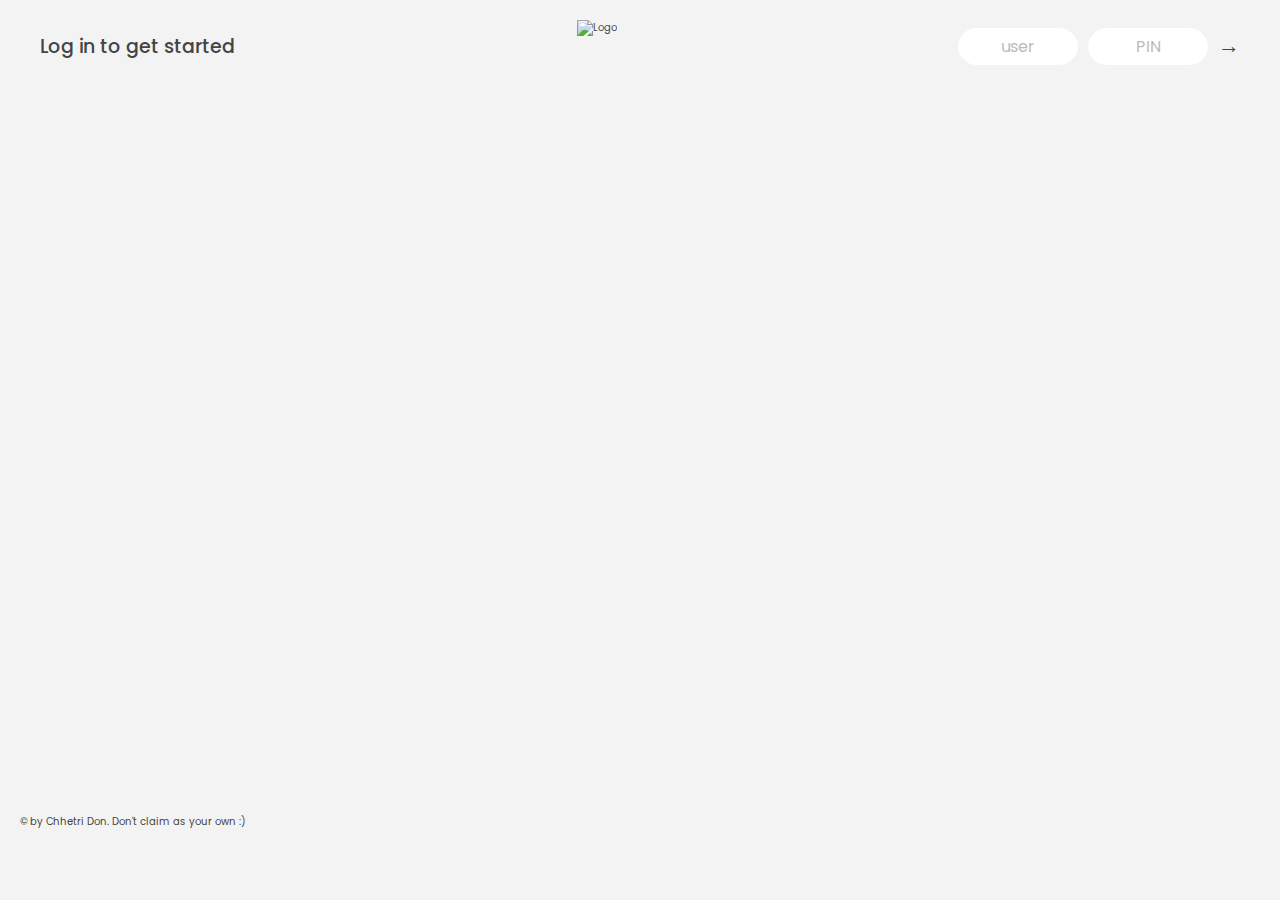
==== JS practice folder/index.html @ 835ff11b "day-2" ====
<!DOCTYPE html>
<html lang="en">

<head>
  <meta charset="UTF-8" />
  <meta name="viewport" content="width=device-width, initial-scale=1.0" />
  <meta http-equiv="X-UA-Compatible" content="ie=edge" />
  <link rel="shortcut icon" type="image/png"
    href="https://raw.githubusercontent.com/jonasschmedtmann/complete-javascript-course/master/11-Arrays-Bankist/starter/icon.png" />

  <link href="https://fonts.googleapis.com/css?family=Poppins:400,500,600&display=swap" rel="stylesheet" />

  <link rel="stylesheet" href="style.css" />
  <title>Bankist</title>
</head>
<!--  -->


<body>
  <nav>
    <p class="welcome">Log in to get started</p>
    <img
      src="https://github.com/jonasschmedtmann/complete-javascript-course/blob/master/11-Arrays-Bankist/starter/logo.png?raw=true"
      alt="Logo" class="logo" />
    <form class="login">
      <input type="text" placeholder="user" required class="login__input login__input--user" />
      <!-- In practice, use type="password" -->
      <input type="text" placeholder="PIN" required maxlength="4" class="login__input login__input--pin" />
      <button class="login__btn">&rarr;</button>
    </form>
  </nav>

  <main class="app">
    <!-- BALANCE -->
    <div class="balance">
      <div>
        <p class="balance__label">Current balance</p>
        <p class="balance__date">
          As of <span class="date">05/03/2037</span>
        </p>
      </div>
      <p class="balance__value">0000€</p>
    </div>

    <!-- MOVEMENTS -->
    <div class="movements">
      <!-- <div class="movements__row">
        <div class="movements__type movements__type--deposit">2 deposit</div>
        <div class="movements__date">3 days ago</div>
        <div class="movements__value">4 000€</div>
      </div>
      <div class="movements__row">
        <div class="movements__type movements__type--withdrawal">
          1 withdrawal
        </div> -->
      <div class="movements__date">24/01/2037</div>
      <div class="movements__value">-378€</div>
      <!-- </div> -->
    </div>

    <!-- SUMMARY -->
    <div class="summary">
      <p class="summary__label">In</p>
      <p class="summary__value summary__value--in">0000€</p>
      <p class="summary__label">Out</p>
      <p class="summary__value summary__value--out">0000€</p>
      <p class="summary__label">Interest</p>
      <p class="summary__value summary__value--interest">0000€</p>
      <button class="btn--sort">&downarrow; SORT</button>
    </div>

    <!-- OPERATION: TRANSFERS -->
    <div class="operation operation--transfer">
      <h2>Transfer money</h2>
      <form class="form form--transfer">
        <input type="text" class="form__input form__input--to" />
        <input type="number" class="form__input form__input--amount" />
        <button class="form__btn form__btn--transfer">&rarr;</button>
        <label class="form__label">Transfer to</label>
        <label class="form__label">Amount</label>
      </form>
    </div>

    <!-- OPERATION: LOAN -->
    <div class="operation operation--loan">
      <h2>Request loan</h2>
      <form class="form form--loan">
        <input type="number" class="form__input form__input--loan-amount" />
        <button class="form__btn form__btn--loan">&rarr;</button>
        <label class="form__label form__label--loan">Amount</label>
      </form>
    </div>
    <!-- OPERATION: CLOSE -->
    <div class="operation operation--close">
      <h2>Close account</h2>
      <form class="form form--close">
        <input type="text" class="form__input form__input--user" />
        <input type="password" maxlength="6" class="form__input form__input--pin" />
        <button class="form__btn form__btn--close">&rarr;</button>
        <label class="form__label">Confirm user</label>
        <label class="form__label">Confirm PIN</label>
      </form>
    </div>

    <!-- LOGOUT TIMER -->
    <p class="logout-timer">
      You will be logged out in <span class="timer">05:00</span>
    </p>
  </main>

  <footer>
    &copy; by Chhetri Don. Don't claim as your own :)
  </footer>

  <script src="script.js"></script>
</body>

</html>
---- JS practice folder/style.css ----
/* @import url('https://fonts.googleapis.com/css?family=Press+Start+2P&display=swap');

* {
  margin: 0;
  padding: 0;
  box-sizing: inherit;
}

html {
  font-size: 62.5%;
  box-sizing: border-box;
}

body {
  font-family: 'Press Start 2P', sans-serif;
  color: #eee;
  background-color: #222;
  /* background-color: #60b347; 
}

/* LAYOUT 
header {
  position: relative;
  height: 35vh;
  border-bottom: 7px solid #eee;
}

main {
  height: 65vh;
  color: #eee;
  display: flex;
  align-items: center;
  justify-content: space-around;
}

.left {
  width: 52rem;
  display: flex;
  flex-direction: column;
  align-items: center;
}

.right {
  width: 52rem;
  font-size: 2rem;
}

/* ELEMENTS STYLE 
h1 {
  font-size: 4rem;
  text-align: center;
  position: absolute;
  width: 100%;
  top: 52%;
  left: 50%;
  transform: translate(-50%, -50%);
}

.number {
  background: #eee;
  color: #333;
  font-size: 6rem;
  width: 15rem;
  padding: 3rem 0rem;
  text-align: center;
  position: absolute;
  bottom: 0;
  left: 50%;
  transform: translate(-50%, 50%);
}

.between {
  font-size: 1.4rem;
  position: absolute;
  top: 2rem;
  right: 2rem;
}

.again {
  position: absolute;
  top: 2rem;
  left: 2rem;
}

.guess {
  background: none;
  border: 4px solid #eee;
  font-family: inherit;
  color: inherit;
  font-size: 5rem;
  padding: 2.5rem;
  width: 25rem;
  text-align: center;
  display: block;
  margin-bottom: 3rem;
}

.btn {
  border: none;
  background-color: #eee;
  color: #222;
  font-size: 2rem;
  font-family: inherit;
  padding: 2rem 3rem;
  cursor: pointer;
}

.btn:hover {
  background-color: #ccc;
}

.message {
  margin-bottom: 8rem;
  height: 3rem;
}

.label-score {
  margin-bottom: 2rem;
} */
/*
 * Use this CSS to learn some intersting techniques,
 * in case you're wondering how I built the UI.
 * Have fun! 😁
 */

* {
  margin: 0;
  padding: 0;
  box-sizing: inherit;
}

html {
  font-size: 62.5%;
  box-sizing: border-box;
}

body {
  font-family: 'Poppins', sans-serif;
  color: #444;
  background-color: #f3f3f3;
  height: 100vh;
  padding: 2rem;
}

nav {
  display: flex;
  justify-content: space-between;
  align-items: center;
  padding: 0 2rem;
}

.welcome {
  font-size: 1.9rem;
  font-weight: 500;
}

.logo {
  height: 5.25rem;
}

.login {
  display: flex;
}

.login__input {
  border: none;
  padding: 0.5rem 2rem;
  font-size: 1.6rem;
  font-family: inherit;
  text-align: center;
  width: 12rem;
  border-radius: 10rem;
  margin-right: 1rem;
  color: inherit;
  border: 1px solid #fff;
  transition: all 0.3s;
}

.login__input:focus {
  outline: none;
  border: 1px solid #ccc;
}

.login__input::placeholder {
  color: #bbb;
}

.login__btn {
  border: none;
  background: none;
  font-size: 2.2rem;
  color: inherit;
  cursor: pointer;
  transition: all 0.3s;
}

.login__btn:hover,
.login__btn:focus,
.btn--sort:hover,
.btn--sort:focus {
  outline: none;
  color: #777;
}

/* MAIN */
/*  */
.app {
  position: relative;
  max-width: 100rem;
  margin: 4rem auto;
  display: grid;
  grid-template-columns: 4fr 3fr;
  grid-template-rows: auto repeat(3, 15rem) auto;
  gap: 2rem;

  /* NOTE This creates the fade in/out anumation */
  opacity: 0;
  transition: all 1s;
}

.balance {
  grid-column: 1 / span 2;
  display: flex;
  align-items: flex-end;
  justify-content: space-between;
  margin-bottom: 2rem;
}

.balance__label {
  font-size: 2.2rem;
  font-weight: 500;
  margin-bottom: -0.2rem;
}

.balance__date {
  font-size: 1.4rem;
  color: #888;
}

.balance__value {
  font-size: 4.5rem;
  font-weight: 400;
}

/* MOVEMENTS */
.movements {
  grid-row: 2 / span 3;
  background-color: #fff;
  border-radius: 1rem;
  overflow: scroll;
}

.movements__row {
  padding: 2.25rem 4rem;
  display: flex;
  align-items: center;
  border-bottom: 1px solid #eee;
}

.movements__type {
  font-size: 1.1rem;
  text-transform: uppercase;
  font-weight: 500;
  color: #fff;
  padding: 0.1rem 1rem;
  border-radius: 10rem;
  margin-right: 2rem;
}

.movements__date {
  font-size: 1.1rem;
  text-transform: uppercase;
  font-weight: 500;
  color: #666;
}

.movements__type--deposit {
  background-image: linear-gradient(to top left, #39b385, #9be15d);
}

.movements__type--withdrawal {
  background-image: linear-gradient(to top left, #e52a5a, #ff585f);
}

.movements__value {
  font-size: 1.7rem;
  margin-left: auto;
}

/* SUMMARY */
.summary {
  grid-row: 5 / 6;
  display: flex;
  align-items: baseline;
  padding: 0 0.3rem;
  margin-top: 1rem;
}

.summary__label {
  font-size: 1.2rem;
  font-weight: 500;
  text-transform: uppercase;
  margin-right: 0.8rem;
}

.summary__value {
  font-size: 2.2rem;
  margin-right: 2.5rem;
}

.summary__value--in,
.summary__value--interest {
  color: #66c873;
}

.summary__value--out {
  color: #f5465d;
}

.btn--sort {
  margin-left: auto;
  border: none;
  background: none;
  font-size: 1.3rem;
  font-weight: 500;
  cursor: pointer;
}

/* OPERATIONS */
.operation {
  border-radius: 1rem;
  padding: 3rem 4rem;
  color: #333;
}

.operation--transfer {
  background-image: linear-gradient(to top left, #ffb003, #ffcb03);
}

.operation--loan {
  background-image: linear-gradient(to top left, #39b385, #9be15d);
}

.operation--close {
  background-image: linear-gradient(to top left, #e52a5a, #ff585f);
}

h2 {
  margin-bottom: 1.5rem;
  font-size: 1.7rem;
  font-weight: 600;
  color: #333;
}

.form {
  display: grid;
  grid-template-columns: 2.5fr 2.5fr 1fr;
  grid-template-rows: auto auto;
  gap: 0.4rem 1rem;
}

/* Exceptions for interst */
.form.form--loan {
  grid-template-columns: 2.5fr 1fr 2.5fr;
}
.form__label--loan {
  grid-row: 2;
}
/* End exceptions */

.form__input {
  width: 100%;
  border: none;
  background-color: rgba(255, 255, 255, 0.4);
  font-family: inherit;
  font-size: 1.5rem;
  text-align: center;
  color: #333;
  padding: 0.3rem 1rem;
  border-radius: 0.7rem;
  transition: all 0.3s;
}

.form__input:focus {
  outline: none;
  background-color: rgba(255, 255, 255, 0.6);
}

.form__label {
  font-size: 1.3rem;
  text-align: center;
}

.form__btn {
  border: none;
  border-radius: 0.7rem;
  font-size: 1.8rem;
  background-color: #fff;
  cursor: pointer;
  transition: all 0.3s;
}

.form__btn:focus {
  outline: none;
  background-color: rgba(255, 255, 255, 0.8);
}

.logout-timer {
  padding: 0 0.3rem;
  margin-top: 1.9rem;
  text-align: right;
  font-size: 1.25rem;
}

.timer {
  font-weight: 600;
}
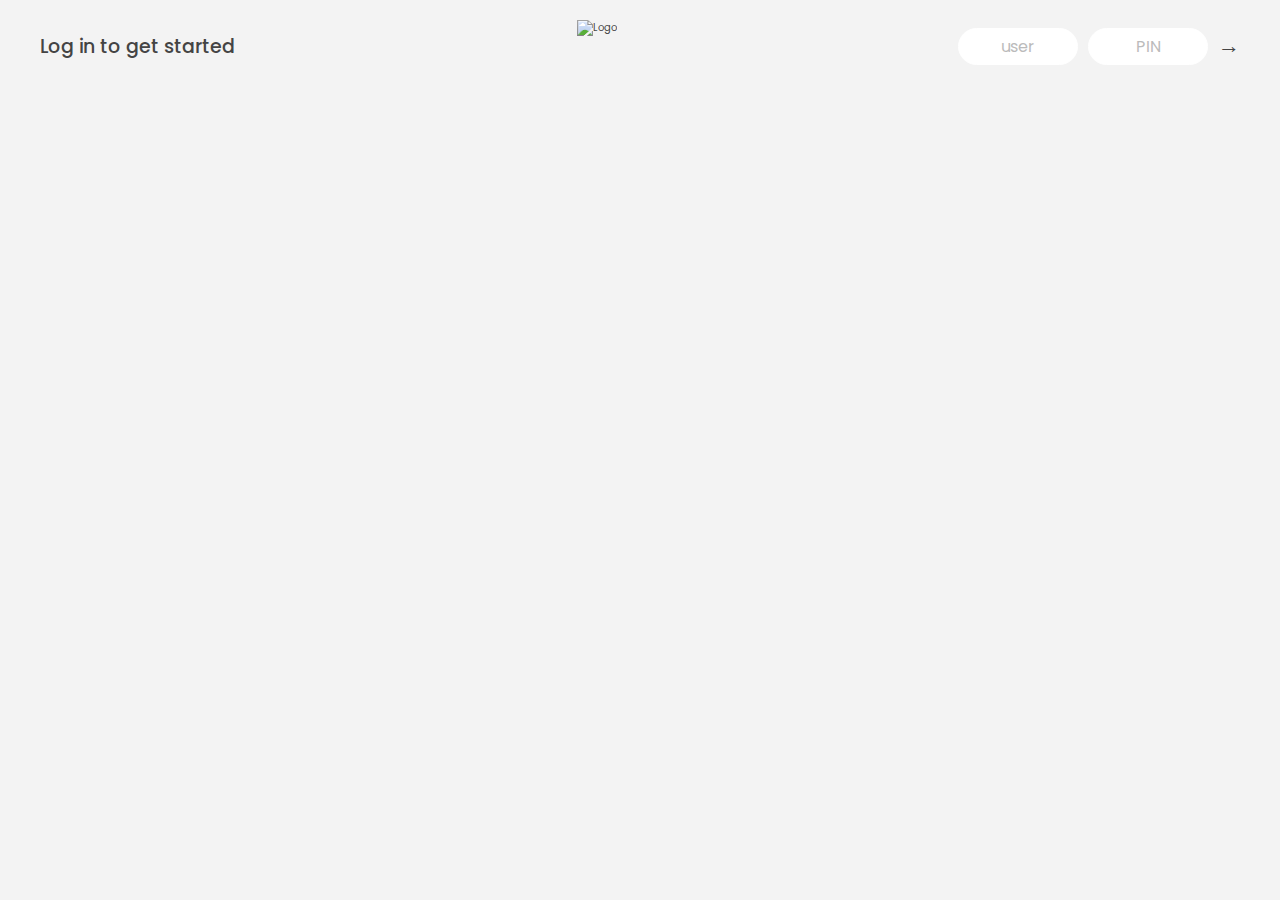
==== commit 3bc66a49: "adding challange" ====
--- a/JS practice folder/index.html
+++ b/JS practice folder/index.html
@@ -1,50 +1,108 @@
 <!DOCTYPE html>
 <html lang="en">
+  <head>
+    <meta charset="UTF-8" />
+    <meta name="viewport" content="width=device-width, initial-scale=1.0" />
+    <meta http-equiv="X-UA-Compatible" content="ie=edge" />
+    <link
+      rel="shortcut icon"
+      type="image/png"
+      href="https://raw.githubusercontent.com/jonasschmedtmann/complete-javascript-course/master/11-Arrays-Bankist/starter/icon.png"
+    />
 
-<head>
-  <meta charset="UTF-8" />
-  <meta name="viewport" content="width=device-width, initial-scale=1.0" />
-  <meta http-equiv="X-UA-Compatible" content="ie=edge" />
-  <link rel="shortcut icon" type="image/png"
-    href="https://raw.githubusercontent.com/jonasschmedtmann/complete-javascript-course/master/11-Arrays-Bankist/starter/icon.png" />
+    <link
+      href="https://fonts.googleapis.com/css?family=Poppins:400,500,600&display=swap"
+      rel="stylesheet"
+    />
 
-  <link href="https://fonts.googleapis.com/css?family=Poppins:400,500,600&display=swap" rel="stylesheet" />
+    <link rel="stylesheet" href="style.css" />
+    <title>Bankist</title>
+  </head>
+  <!--  -->
 
-  <link rel="stylesheet" href="style.css" />
-  <title>Bankist</title>
-</head>
-<!--  -->
+  <body>
+    <nav>
+      <p class="welcome">Log in to get started</p>
+      <img
+        src="https://github.com/jonasschmedtmann/complete-javascript-course/blob/master/11-Arrays-Bankist/starter/logo.png?raw=true"
+        alt="Logo"
+        class="logo"
+      />
+      <form class="login">
+        <input
+          type="text"
+          placeholder="user"
+          required
+          class="login__input login__input--user"
+        />
+        <!-- In practice, use type="password" -->
+        <input
+          type="text"
+          placeholder="PIN"
+          required
+          maxlength="4"
+          class="login__input login__input--pin"
+        />
+        <button class="login__btn">&rarr;</button>
+      </form>
+    </nav>
+    <section>
+      <div class="signUp">
+        <h1>Want To Open Account !!!</h1>
+        <h2>Fill Form</h2>
+        <form class="signup">
+          <input
+            type="text"
+            placeholder="Full Name"
+            required
+            class="signup__input signup__input--user"
+          />
+          <!-- In practice, use type="password" -->
+          <input
+            type="password"
+            placeholder="PIN"
+            required
+            maxlength="4"
+            class="signup__input signup__input--pin"
+          />
+          <div class="choose">
+            <label for="Currency">Currency:</label>
+            <select id="Currency">
+              <option value="INR">Indian Rupees</option>
+              <option value="NPR">Nepali Rupees</option>
+              <option value="USD " selected>American Doller</option>
+              <option value="AUS">Austrilian Dollar</option>
+            </select>
+            <label for="Interest">Intrest</label>
 
+            <select id="Interest">
+              <option value="1">1</option>
+              <option value="1.2" selected>1.2</option>
+              <option value="1.5">1.5</option>
+              <option value="1.3">1.3</option>
+            </select>
+          </div>
 
-<body>
-  <nav>
-    <p class="welcome">Log in to get started</p>
-    <img
-      src="https://github.com/jonasschmedtmann/complete-javascript-course/blob/master/11-Arrays-Bankist/starter/logo.png?raw=true"
-      alt="Logo" class="logo" />
-    <form class="login">
-      <input type="text" placeholder="user" required class="login__input login__input--user" />
-      <!-- In practice, use type="password" -->
-      <input type="text" placeholder="PIN" required maxlength="4" class="login__input login__input--pin" />
-      <button class="login__btn">&rarr;</button>
-    </form>
-  </nav>
+          <button class="signup__btn">Sign Up</button>
+        </form>
+      </div>
+    </section>
 
-  <main class="app">
-    <!-- BALANCE -->
-    <div class="balance">
-      <div>
-        <p class="balance__label">Current balance</p>
-        <p class="balance__date">
-          As of <span class="date">05/03/2037</span>
-        </p>
+    <main class="app">
+      <!-- BALANCE -->
+      <div class="balance">
+        <div>
+          <p class="balance__label">Current balance</p>
+          <p class="balance__date">
+            As of <span class="date">05/03/2037</span>
+          </p>
+        </div>
+        <p class="balance__value">0000€</p>
       </div>
-      <p class="balance__value">0000€</p>
-    </div>
 
-    <!-- MOVEMENTS -->
-    <div class="movements">
-      <!-- <div class="movements__row">
+      <!-- MOVEMENTS -->
+      <div class="movements">
+        <!-- <div class="movements__row">
         <div class="movements__type movements__type--deposit">2 deposit</div>
         <div class="movements__date">3 days ago</div>
         <div class="movements__value">4 000€</div>
@@ -53,66 +111,67 @@
         <div class="movements__type movements__type--withdrawal">
           1 withdrawal
         </div> -->
-      <div class="movements__date">24/01/2037</div>
-      <div class="movements__value">-378€</div>
-      <!-- </div> -->
-    </div>
+        <!-- <div class="movements__date">24/01/2037</div> -->
+        <div class="movements__value">-378€</div>
+        <!-- </div> -->
+      </div>
 
-    <!-- SUMMARY -->
-    <div class="summary">
-      <p class="summary__label">In</p>
-      <p class="summary__value summary__value--in">0000€</p>
-      <p class="summary__label">Out</p>
-      <p class="summary__value summary__value--out">0000€</p>
-      <p class="summary__label">Interest</p>
-      <p class="summary__value summary__value--interest">0000€</p>
-      <button class="btn--sort">&downarrow; SORT</button>
-    </div>
+      <!-- SUMMARY -->
+      <div class="summary">
+        <p class="summary__label">In</p>
+        <p class="summary__value summary__value--in">0000€</p>
+        <p class="summary__label">Out</p>
+        <p class="summary__value summary__value--out">0000€</p>
+        <p class="summary__label">Interest</p>
+        <p class="summary__value summary__value--interest">0000€</p>
+        <button class="btn--sort">&downarrow; SORT</button>
+      </div>
 
-    <!-- OPERATION: TRANSFERS -->
-    <div class="operation operation--transfer">
-      <h2>Transfer money</h2>
-      <form class="form form--transfer">
-        <input type="text" class="form__input form__input--to" />
-        <input type="number" class="form__input form__input--amount" />
-        <button class="form__btn form__btn--transfer">&rarr;</button>
-        <label class="form__label">Transfer to</label>
-        <label class="form__label">Amount</label>
-      </form>
-    </div>
+      <!-- OPERATION: TRANSFERS -->
+      <div class="operation operation--transfer">
+        <h2>Transfer money</h2>
+        <form class="form form--transfer">
+          <input type="text" class="form__input form__input--to" />
+          <input type="number" class="form__input form__input--amount" />
+          <button class="form__btn form__btn--transfer">&rarr;</button>
+          <label class="form__label">Transfer to</label>
+          <label class="form__label">Amount</label>
+        </form>
+      </div>
 
-    <!-- OPERATION: LOAN -->
-    <div class="operation operation--loan">
-      <h2>Request loan</h2>
-      <form class="form form--loan">
-        <input type="number" class="form__input form__input--loan-amount" />
-        <button class="form__btn form__btn--loan">&rarr;</button>
-        <label class="form__label form__label--loan">Amount</label>
-      </form>
-    </div>
-    <!-- OPERATION: CLOSE -->
-    <div class="operation operation--close">
-      <h2>Close account</h2>
-      <form class="form form--close">
-        <input type="text" class="form__input form__input--user" />
-        <input type="password" maxlength="6" class="form__input form__input--pin" />
-        <button class="form__btn form__btn--close">&rarr;</button>
-        <label class="form__label">Confirm user</label>
-        <label class="form__label">Confirm PIN</label>
-      </form>
-    </div>
+      <!-- OPERATION: LOAN -->
+      <div class="operation operation--loan">
+        <h2>Request loan</h2>
+        <form class="form form--loan">
+          <input type="number" class="form__input form__input--loan-amount" />
+          <button class="form__btn form__btn--loan">&rarr;</button>
+          <label class="form__label form__label--loan">Amount</label>
+        </form>
+      </div>
+      <!-- OPERATION: CLOSE -->
+      <div class="operation operation--close">
+        <h2>Close account</h2>
+        <form class="form form--close">
+          <input type="text" class="form__input form__input--user" />
+          <input
+            type="password"
+            maxlength="6"
+            class="form__input form__input--pin"
+          />
+          <button class="form__btn form__btn--close">&rarr;</button>
+          <label class="form__label">Confirm user</label>
+          <label class="form__label">Confirm PIN</label>
+        </form>
+      </div>
 
-    <!-- LOGOUT TIMER -->
-    <p class="logout-timer">
-      You will be logged out in <span class="timer">05:00</span>
-    </p>
-  </main>
+      <!-- LOGOUT TIMER -->
+      <p class="logout-timer">
+        You will be logged out in <span class="timer">05:00</span>
+      </p>
+    </main>
 
-  <footer>
-    &copy; by Chhetri Don. Don't claim as your own :)
-  </footer>
+    <!-- <footer>&copy; by Chhetri Don. Don't claim as your own :)</footer> -->
 
-  <script src="script.js"></script>
-</body>
-
-</html>+    <script src="script.js"></script>
+  </body>
+</html>
--- a/JS practice folder/style.css
+++ b/JS practice folder/style.css
@@ -127,6 +127,7 @@
   margin: 0;
   padding: 0;
   box-sizing: inherit;
+  outline: none;
 }
 
 html {
@@ -176,7 +177,9 @@
   transition: all 0.3s;
 }
 
-.login__input:focus {
+.login__input:focus,
+.signup__input:focus,
+select:focus {
   outline: none;
   border: 1px solid #ccc;
 }
@@ -197,7 +200,8 @@
 .login__btn:hover,
 .login__btn:focus,
 .btn--sort:hover,
-.btn--sort:focus {
+.btn--sort:focus,
+.signup__btn :focus {
   outline: none;
   color: #777;
 }
@@ -208,13 +212,14 @@
   position: relative;
   max-width: 100rem;
   margin: 4rem auto;
-  display: grid;
+
   grid-template-columns: 4fr 3fr;
   grid-template-rows: auto repeat(3, 15rem) auto;
   gap: 2rem;
+  display: none;
 
   /* NOTE This creates the fade in/out anumation */
-  opacity: 0;
+  /* opacity: 0; */
   transition: all 1s;
 }
 
@@ -415,3 +420,90 @@
 .timer {
   font-weight: 600;
 }
+
+section {
+  display: none;
+  padding-top: 5rem;
+  width: 50%;
+  height: 70vh;
+  background-color: #fff;
+  align-items: center;
+  justify-content: center;
+  margin: 30px auto;
+  position: relative;
+  border-radius: 5rem;
+  box-shadow: 0 2px -10px 2px rgba(0, 0, 0, 0.616);
+}
+.signUp {
+  align-items: center;
+  justify-content: center;
+}
+h1 {
+  font-size: 3rem;
+  color: #444;
+  text-align: center;
+  font-weight: 200;
+}
+.signUp h2 {
+  text-align: center;
+  margin-bottom: 1.5rem;
+  margin-top: 1.5rem;
+  font-size: 1.7rem;
+  font-weight: 400;
+  color: #333;
+}
+.signup {
+  display: block;
+}
+.signup__input {
+  align-items: center;
+  margin: 0 auto;
+  width: 25rem;
+  display: block;
+  border: 1px solid #ccc;
+  padding: 0.5rem 2rem;
+  font-size: 1.6rem;
+  font-family: inherit;
+  text-align: center;
+  border-radius: 3rem;
+  color: inherit;
+  margin-bottom: 1.5rem;
+  transition: all 0.3s;
+}
+.choose {
+  align-items: center;
+  justify-content: center;
+  padding-left: 10rem;
+  padding-top: 1.5rem;
+}
+label {
+  display: inline-block;
+  margin-left: 2rem;
+  margin-top: 1rem;
+  font-family: inherit;
+  border-radius: 3rem;
+  font-size: 2.1rem;
+}
+
+select {
+  border: none;
+  font-size: 1.7rem;
+  padding: 0.2rem 1.5rem;
+}
+.signup__btn {
+  border: 1px solid rgb(155, 132, 0);
+  background: transparent;
+  font-size: 3rem;
+  color: inherit;
+  cursor: pointer;
+  transition: all 0.3s;
+  position: absolute;
+  bottom: 4rem;
+  left: 24rem;
+  font-weight: 500;
+  border-radius: 10rem;
+  padding: 1rem 3rem;
+}
+.signup__btn:hover {
+  color: gold;
+}
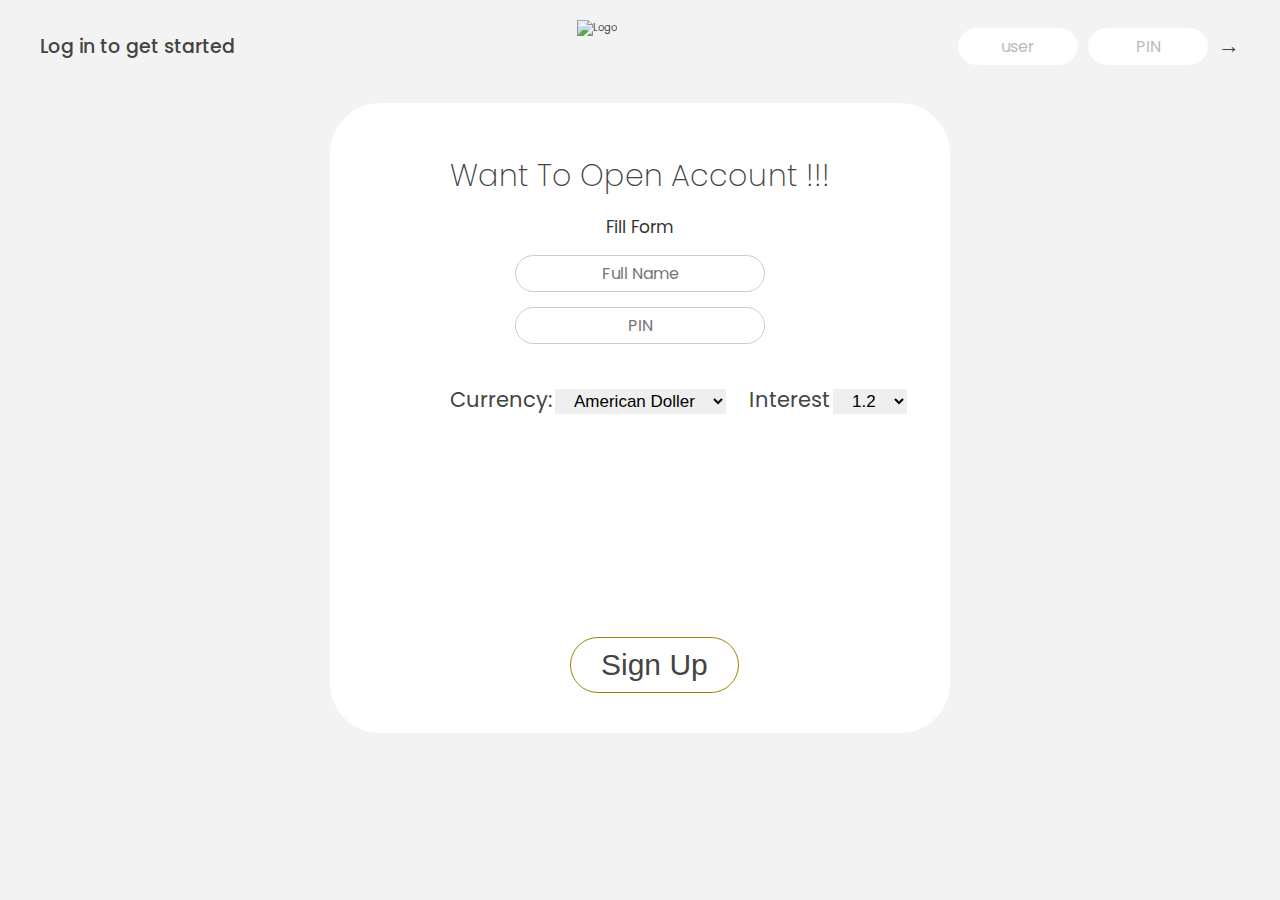
==== commit fc47a643: "Day-3(Completeing challanges)" ====
--- a/JS practice folder/index.html
+++ b/JS practice folder/index.html
@@ -70,10 +70,10 @@
             <select id="Currency">
               <option value="INR">Indian Rupees</option>
               <option value="NPR">Nepali Rupees</option>
-              <option value="USD " selected>American Doller</option>
+              <option value="USD" selected>American Doller</option>
               <option value="AUS">Austrilian Dollar</option>
             </select>
-            <label for="Interest">Intrest</label>
+            <label for="Interest">Interest</label>
 
             <select id="Interest">
               <option value="1">1</option>
@@ -165,6 +165,7 @@
       </div>
 
       <!-- LOGOUT TIMER -->
+      <button class="logOut">Log out</button>
       <p class="logout-timer">
         You will be logged out in <span class="timer">05:00</span>
       </p>
--- a/JS practice folder/style.css
+++ b/JS practice folder/style.css
@@ -177,13 +177,12 @@
   transition: all 0.3s;
 }
 
-.login__input:focus,
-.signup__input:focus,
-select:focus {
+.login__input:focus select:focus {
+  border: 1px solid #ccc;
+}
+.signup__input:focus {
   outline: none;
-  border: 1px solid #ccc;
-}
-
+}
 .login__input::placeholder {
   color: #bbb;
 }
@@ -200,8 +199,7 @@
 .login__btn:hover,
 .login__btn:focus,
 .btn--sort:hover,
-.btn--sort:focus,
-.signup__btn :focus {
+.btn--sort:focus {
   outline: none;
   color: #777;
 }
@@ -210,9 +208,9 @@
 /*  */
 .app {
   position: relative;
+  transform: translateY(-2.5rem);
   max-width: 100rem;
   margin: 4rem auto;
-
   grid-template-columns: 4fr 3fr;
   grid-template-rows: auto repeat(3, 15rem) auto;
   gap: 2rem;
@@ -386,9 +384,13 @@
   transition: all 0.3s;
 }
 
-.form__input:focus {
+.form__input:focus,
+.logOut:focus {
   outline: none;
   background-color: rgba(255, 255, 255, 0.6);
+}
+.signup__input:hover {
+  border: 1px solid black;
 }
 
 .form__label {
@@ -412,17 +414,34 @@
 
 .logout-timer {
   padding: 0 0.3rem;
-  margin-top: 1.9rem;
+  margin-top: 0.3rem;
+  margin-bottom: 1.9rem;
   text-align: right;
   font-size: 1.25rem;
 }
 
+.logOut {
+  display: block;
+  width: 25%;
+  margin-left: 15rem;
+  font-size: 1.5rem;
+  color: #444;
+  font-weight: 500;
+  border: 1px solid #444;
+  background: transparent;
+  border-radius: 1rem;
+  transition: all 0.4s;
+}
+.logOut:hover {
+  font-size: 1.6rem;
+  border: 2px solid #444;
+}
 .timer {
   font-weight: 600;
 }
 
 section {
-  display: none;
+  display: block;
   padding-top: 5rem;
   width: 50%;
   height: 70vh;
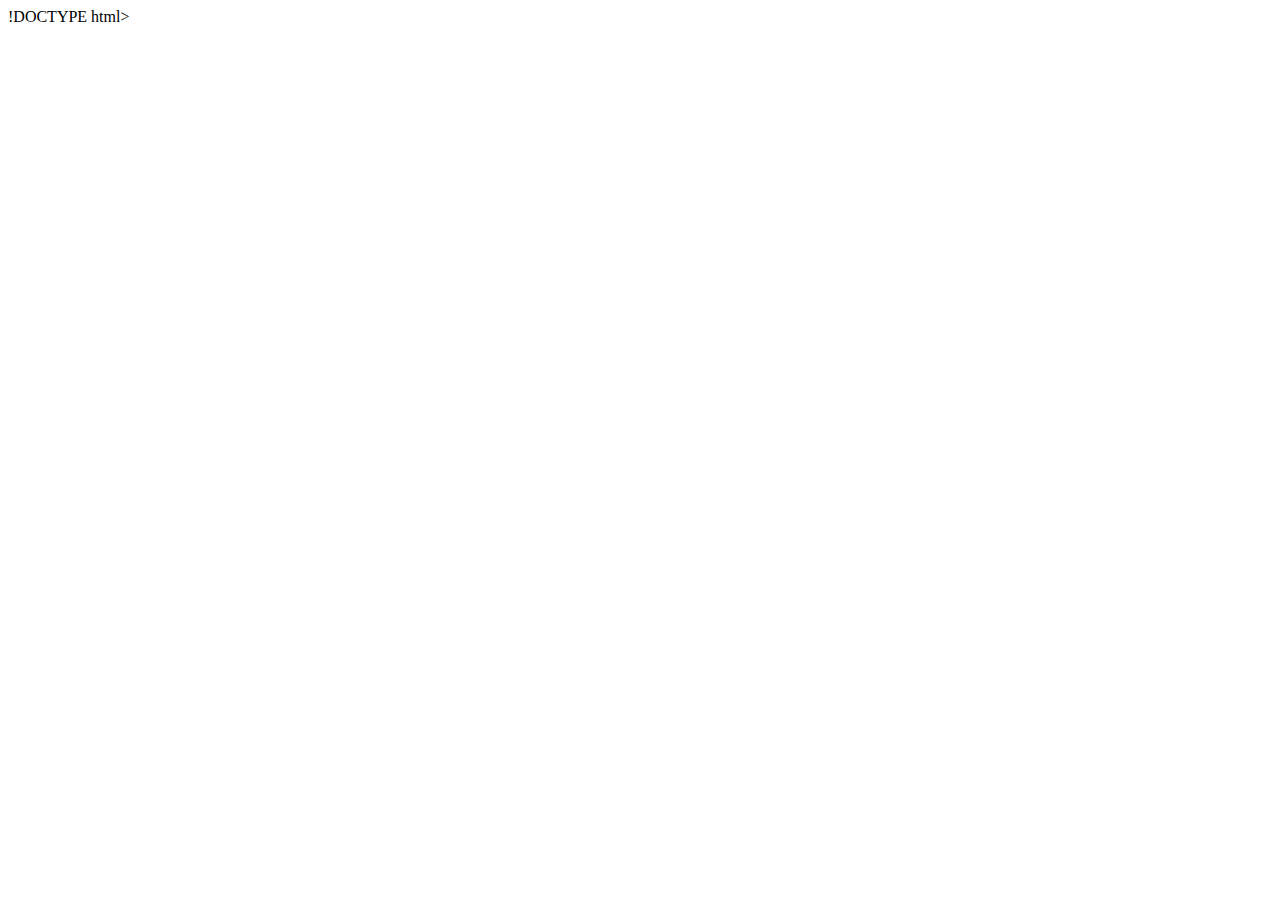
==== commit d834d178: "Day-3(Completeing challanges)" ====
--- a/JS practice folder/index.html
+++ b/JS practice folder/index.html
@@ -1,4 +1,4 @@
-<!DOCTYPE html>
+!DOCTYPE html>
 <html lang="en">
   <head>
     <meta charset="UTF-8" />
@@ -16,163 +16,11 @@
     />
 
     <link rel="stylesheet" href="style.css" />
-    <title>Bankist</title>
+    <title>DAy-3</title>
   </head>
   <!--  -->
 
   <body>
-    <nav>
-      <p class="welcome">Log in to get started</p>
-      <img
-        src="https://github.com/jonasschmedtmann/complete-javascript-course/blob/master/11-Arrays-Bankist/starter/logo.png?raw=true"
-        alt="Logo"
-        class="logo"
-      />
-      <form class="login">
-        <input
-          type="text"
-          placeholder="user"
-          required
-          class="login__input login__input--user"
-        />
-        <!-- In practice, use type="password" -->
-        <input
-          type="text"
-          placeholder="PIN"
-          required
-          maxlength="4"
-          class="login__input login__input--pin"
-        />
-        <button class="login__btn">&rarr;</button>
-      </form>
-    </nav>
-    <section>
-      <div class="signUp">
-        <h1>Want To Open Account !!!</h1>
-        <h2>Fill Form</h2>
-        <form class="signup">
-          <input
-            type="text"
-            placeholder="Full Name"
-            required
-            class="signup__input signup__input--user"
-          />
-          <!-- In practice, use type="password" -->
-          <input
-            type="password"
-            placeholder="PIN"
-            required
-            maxlength="4"
-            class="signup__input signup__input--pin"
-          />
-          <div class="choose">
-            <label for="Currency">Currency:</label>
-            <select id="Currency">
-              <option value="INR">Indian Rupees</option>
-              <option value="NPR">Nepali Rupees</option>
-              <option value="USD" selected>American Doller</option>
-              <option value="AUS">Austrilian Dollar</option>
-            </select>
-            <label for="Interest">Interest</label>
-
-            <select id="Interest">
-              <option value="1">1</option>
-              <option value="1.2" selected>1.2</option>
-              <option value="1.5">1.5</option>
-              <option value="1.3">1.3</option>
-            </select>
-          </div>
-
-          <button class="signup__btn">Sign Up</button>
-        </form>
-      </div>
-    </section>
-
-    <main class="app">
-      <!-- BALANCE -->
-      <div class="balance">
-        <div>
-          <p class="balance__label">Current balance</p>
-          <p class="balance__date">
-            As of <span class="date">05/03/2037</span>
-          </p>
-        </div>
-        <p class="balance__value">0000€</p>
-      </div>
-
-      <!-- MOVEMENTS -->
-      <div class="movements">
-        <!-- <div class="movements__row">
-        <div class="movements__type movements__type--deposit">2 deposit</div>
-        <div class="movements__date">3 days ago</div>
-        <div class="movements__value">4 000€</div>
-      </div>
-      <div class="movements__row">
-        <div class="movements__type movements__type--withdrawal">
-          1 withdrawal
-        </div> -->
-        <!-- <div class="movements__date">24/01/2037</div> -->
-        <div class="movements__value">-378€</div>
-        <!-- </div> -->
-      </div>
-
-      <!-- SUMMARY -->
-      <div class="summary">
-        <p class="summary__label">In</p>
-        <p class="summary__value summary__value--in">0000€</p>
-        <p class="summary__label">Out</p>
-        <p class="summary__value summary__value--out">0000€</p>
-        <p class="summary__label">Interest</p>
-        <p class="summary__value summary__value--interest">0000€</p>
-        <button class="btn--sort">&downarrow; SORT</button>
-      </div>
-
-      <!-- OPERATION: TRANSFERS -->
-      <div class="operation operation--transfer">
-        <h2>Transfer money</h2>
-        <form class="form form--transfer">
-          <input type="text" class="form__input form__input--to" />
-          <input type="number" class="form__input form__input--amount" />
-          <button class="form__btn form__btn--transfer">&rarr;</button>
-          <label class="form__label">Transfer to</label>
-          <label class="form__label">Amount</label>
-        </form>
-      </div>
-
-      <!-- OPERATION: LOAN -->
-      <div class="operation operation--loan">
-        <h2>Request loan</h2>
-        <form class="form form--loan">
-          <input type="number" class="form__input form__input--loan-amount" />
-          <button class="form__btn form__btn--loan">&rarr;</button>
-          <label class="form__label form__label--loan">Amount</label>
-        </form>
-      </div>
-      <!-- OPERATION: CLOSE -->
-      <div class="operation operation--close">
-        <h2>Close account</h2>
-        <form class="form form--close">
-          <input type="text" class="form__input form__input--user" />
-          <input
-            type="password"
-            maxlength="6"
-            class="form__input form__input--pin"
-          />
-          <button class="form__btn form__btn--close">&rarr;</button>
-          <label class="form__label">Confirm user</label>
-          <label class="form__label">Confirm PIN</label>
-        </form>
-      </div>
-
-      <!-- LOGOUT TIMER -->
-      <button class="logOut">Log out</button>
-      <p class="logout-timer">
-        You will be logged out in <span class="timer">05:00</span>
-      </p>
-    </main>
-
-    <!-- <footer>&copy; by Chhetri Don. Don't claim as your own :)</footer> -->
-
     <script src="script.js"></script>
   </body>
 </html>
--- a/JS practice folder/style.css
+++ b/JS practice folder/style.css
@@ -123,406 +123,10 @@
  * Have fun! 😁
  */
 
-* {
-  margin: 0;
-  padding: 0;
-  box-sizing: inherit;
-  outline: none;
-}
+/* ************************************************ */
 
-html {
-  font-size: 62.5%;
-  box-sizing: border-box;
-}
+/* Advance DOM for Websites */
 
-body {
-  font-family: 'Poppins', sans-serif;
-  color: #444;
-  background-color: #f3f3f3;
-  height: 100vh;
-  padding: 2rem;
-}
+/* *********************************************** */
 
-nav {
-  display: flex;
-  justify-content: space-between;
-  align-items: center;
-  padding: 0 2rem;
-}
-
-.welcome {
-  font-size: 1.9rem;
-  font-weight: 500;
-}
-
-.logo {
-  height: 5.25rem;
-}
-
-.login {
-  display: flex;
-}
-
-.login__input {
-  border: none;
-  padding: 0.5rem 2rem;
-  font-size: 1.6rem;
-  font-family: inherit;
-  text-align: center;
-  width: 12rem;
-  border-radius: 10rem;
-  margin-right: 1rem;
-  color: inherit;
-  border: 1px solid #fff;
-  transition: all 0.3s;
-}
-
-.login__input:focus select:focus {
-  border: 1px solid #ccc;
-}
-.signup__input:focus {
-  outline: none;
-}
-.login__input::placeholder {
-  color: #bbb;
-}
-
-.login__btn {
-  border: none;
-  background: none;
-  font-size: 2.2rem;
-  color: inherit;
-  cursor: pointer;
-  transition: all 0.3s;
-}
-
-.login__btn:hover,
-.login__btn:focus,
-.btn--sort:hover,
-.btn--sort:focus {
-  outline: none;
-  color: #777;
-}
-
-/* MAIN */
-/*  */
-.app {
-  position: relative;
-  transform: translateY(-2.5rem);
-  max-width: 100rem;
-  margin: 4rem auto;
-  grid-template-columns: 4fr 3fr;
-  grid-template-rows: auto repeat(3, 15rem) auto;
-  gap: 2rem;
-  display: none;
-
-  /* NOTE This creates the fade in/out anumation */
-  /* opacity: 0; */
-  transition: all 1s;
-}
-
-.balance {
-  grid-column: 1 / span 2;
-  display: flex;
-  align-items: flex-end;
-  justify-content: space-between;
-  margin-bottom: 2rem;
-}
-
-.balance__label {
-  font-size: 2.2rem;
-  font-weight: 500;
-  margin-bottom: -0.2rem;
-}
-
-.balance__date {
-  font-size: 1.4rem;
-  color: #888;
-}
-
-.balance__value {
-  font-size: 4.5rem;
-  font-weight: 400;
-}
-
-/* MOVEMENTS */
-.movements {
-  grid-row: 2 / span 3;
-  background-color: #fff;
-  border-radius: 1rem;
-  overflow: scroll;
-}
-
-.movements__row {
-  padding: 2.25rem 4rem;
-  display: flex;
-  align-items: center;
-  border-bottom: 1px solid #eee;
-}
-
-.movements__type {
-  font-size: 1.1rem;
-  text-transform: uppercase;
-  font-weight: 500;
-  color: #fff;
-  padding: 0.1rem 1rem;
-  border-radius: 10rem;
-  margin-right: 2rem;
-}
-
-.movements__date {
-  font-size: 1.1rem;
-  text-transform: uppercase;
-  font-weight: 500;
-  color: #666;
-}
-
-.movements__type--deposit {
-  background-image: linear-gradient(to top left, #39b385, #9be15d);
-}
-
-.movements__type--withdrawal {
-  background-image: linear-gradient(to top left, #e52a5a, #ff585f);
-}
-
-.movements__value {
-  font-size: 1.7rem;
-  margin-left: auto;
-}
-
-/* SUMMARY */
-.summary {
-  grid-row: 5 / 6;
-  display: flex;
-  align-items: baseline;
-  padding: 0 0.3rem;
-  margin-top: 1rem;
-}
-
-.summary__label {
-  font-size: 1.2rem;
-  font-weight: 500;
-  text-transform: uppercase;
-  margin-right: 0.8rem;
-}
-
-.summary__value {
-  font-size: 2.2rem;
-  margin-right: 2.5rem;
-}
-
-.summary__value--in,
-.summary__value--interest {
-  color: #66c873;
-}
-
-.summary__value--out {
-  color: #f5465d;
-}
-
-.btn--sort {
-  margin-left: auto;
-  border: none;
-  background: none;
-  font-size: 1.3rem;
-  font-weight: 500;
-  cursor: pointer;
-}
-
-/* OPERATIONS */
-.operation {
-  border-radius: 1rem;
-  padding: 3rem 4rem;
-  color: #333;
-}
-
-.operation--transfer {
-  background-image: linear-gradient(to top left, #ffb003, #ffcb03);
-}
-
-.operation--loan {
-  background-image: linear-gradient(to top left, #39b385, #9be15d);
-}
-
-.operation--close {
-  background-image: linear-gradient(to top left, #e52a5a, #ff585f);
-}
-
-h2 {
-  margin-bottom: 1.5rem;
-  font-size: 1.7rem;
-  font-weight: 600;
-  color: #333;
-}
-
-.form {
-  display: grid;
-  grid-template-columns: 2.5fr 2.5fr 1fr;
-  grid-template-rows: auto auto;
-  gap: 0.4rem 1rem;
-}
-
-/* Exceptions for interst */
-.form.form--loan {
-  grid-template-columns: 2.5fr 1fr 2.5fr;
-}
-.form__label--loan {
-  grid-row: 2;
-}
-/* End exceptions */
-
-.form__input {
-  width: 100%;
-  border: none;
-  background-color: rgba(255, 255, 255, 0.4);
-  font-family: inherit;
-  font-size: 1.5rem;
-  text-align: center;
-  color: #333;
-  padding: 0.3rem 1rem;
-  border-radius: 0.7rem;
-  transition: all 0.3s;
-}
-
-.form__input:focus,
-.logOut:focus {
-  outline: none;
-  background-color: rgba(255, 255, 255, 0.6);
-}
-.signup__input:hover {
-  border: 1px solid black;
-}
-
-.form__label {
-  font-size: 1.3rem;
-  text-align: center;
-}
-
-.form__btn {
-  border: none;
-  border-radius: 0.7rem;
-  font-size: 1.8rem;
-  background-color: #fff;
-  cursor: pointer;
-  transition: all 0.3s;
-}
-
-.form__btn:focus {
-  outline: none;
-  background-color: rgba(255, 255, 255, 0.8);
-}
-
-.logout-timer {
-  padding: 0 0.3rem;
-  margin-top: 0.3rem;
-  margin-bottom: 1.9rem;
-  text-align: right;
-  font-size: 1.25rem;
-}
-
-.logOut {
-  display: block;
-  width: 25%;
-  margin-left: 15rem;
-  font-size: 1.5rem;
-  color: #444;
-  font-weight: 500;
-  border: 1px solid #444;
-  background: transparent;
-  border-radius: 1rem;
-  transition: all 0.4s;
-}
-.logOut:hover {
-  font-size: 1.6rem;
-  border: 2px solid #444;
-}
-.timer {
-  font-weight: 600;
-}
-
-section {
-  display: block;
-  padding-top: 5rem;
-  width: 50%;
-  height: 70vh;
-  background-color: #fff;
-  align-items: center;
-  justify-content: center;
-  margin: 30px auto;
-  position: relative;
-  border-radius: 5rem;
-  box-shadow: 0 2px -10px 2px rgba(0, 0, 0, 0.616);
-}
-.signUp {
-  align-items: center;
-  justify-content: center;
-}
-h1 {
-  font-size: 3rem;
-  color: #444;
-  text-align: center;
-  font-weight: 200;
-}
-.signUp h2 {
-  text-align: center;
-  margin-bottom: 1.5rem;
-  margin-top: 1.5rem;
-  font-size: 1.7rem;
-  font-weight: 400;
-  color: #333;
-}
-.signup {
-  display: block;
-}
-.signup__input {
-  align-items: center;
-  margin: 0 auto;
-  width: 25rem;
-  display: block;
-  border: 1px solid #ccc;
-  padding: 0.5rem 2rem;
-  font-size: 1.6rem;
-  font-family: inherit;
-  text-align: center;
-  border-radius: 3rem;
-  color: inherit;
-  margin-bottom: 1.5rem;
-  transition: all 0.3s;
-}
-.choose {
-  align-items: center;
-  justify-content: center;
-  padding-left: 10rem;
-  padding-top: 1.5rem;
-}
-label {
-  display: inline-block;
-  margin-left: 2rem;
-  margin-top: 1rem;
-  font-family: inherit;
-  border-radius: 3rem;
-  font-size: 2.1rem;
-}
-
-select {
-  border: none;
-  font-size: 1.7rem;
-  padding: 0.2rem 1.5rem;
-}
-.signup__btn {
-  border: 1px solid rgb(155, 132, 0);
-  background: transparent;
-  font-size: 3rem;
-  color: inherit;
-  cursor: pointer;
-  transition: all 0.3s;
-  position: absolute;
-  bottom: 4rem;
-  left: 24rem;
-  font-weight: 500;
-  border-radius: 10rem;
-  padding: 1rem 3rem;
-}
-.signup__btn:hover {
-  color: gold;
-}
+/*  Banklist website */
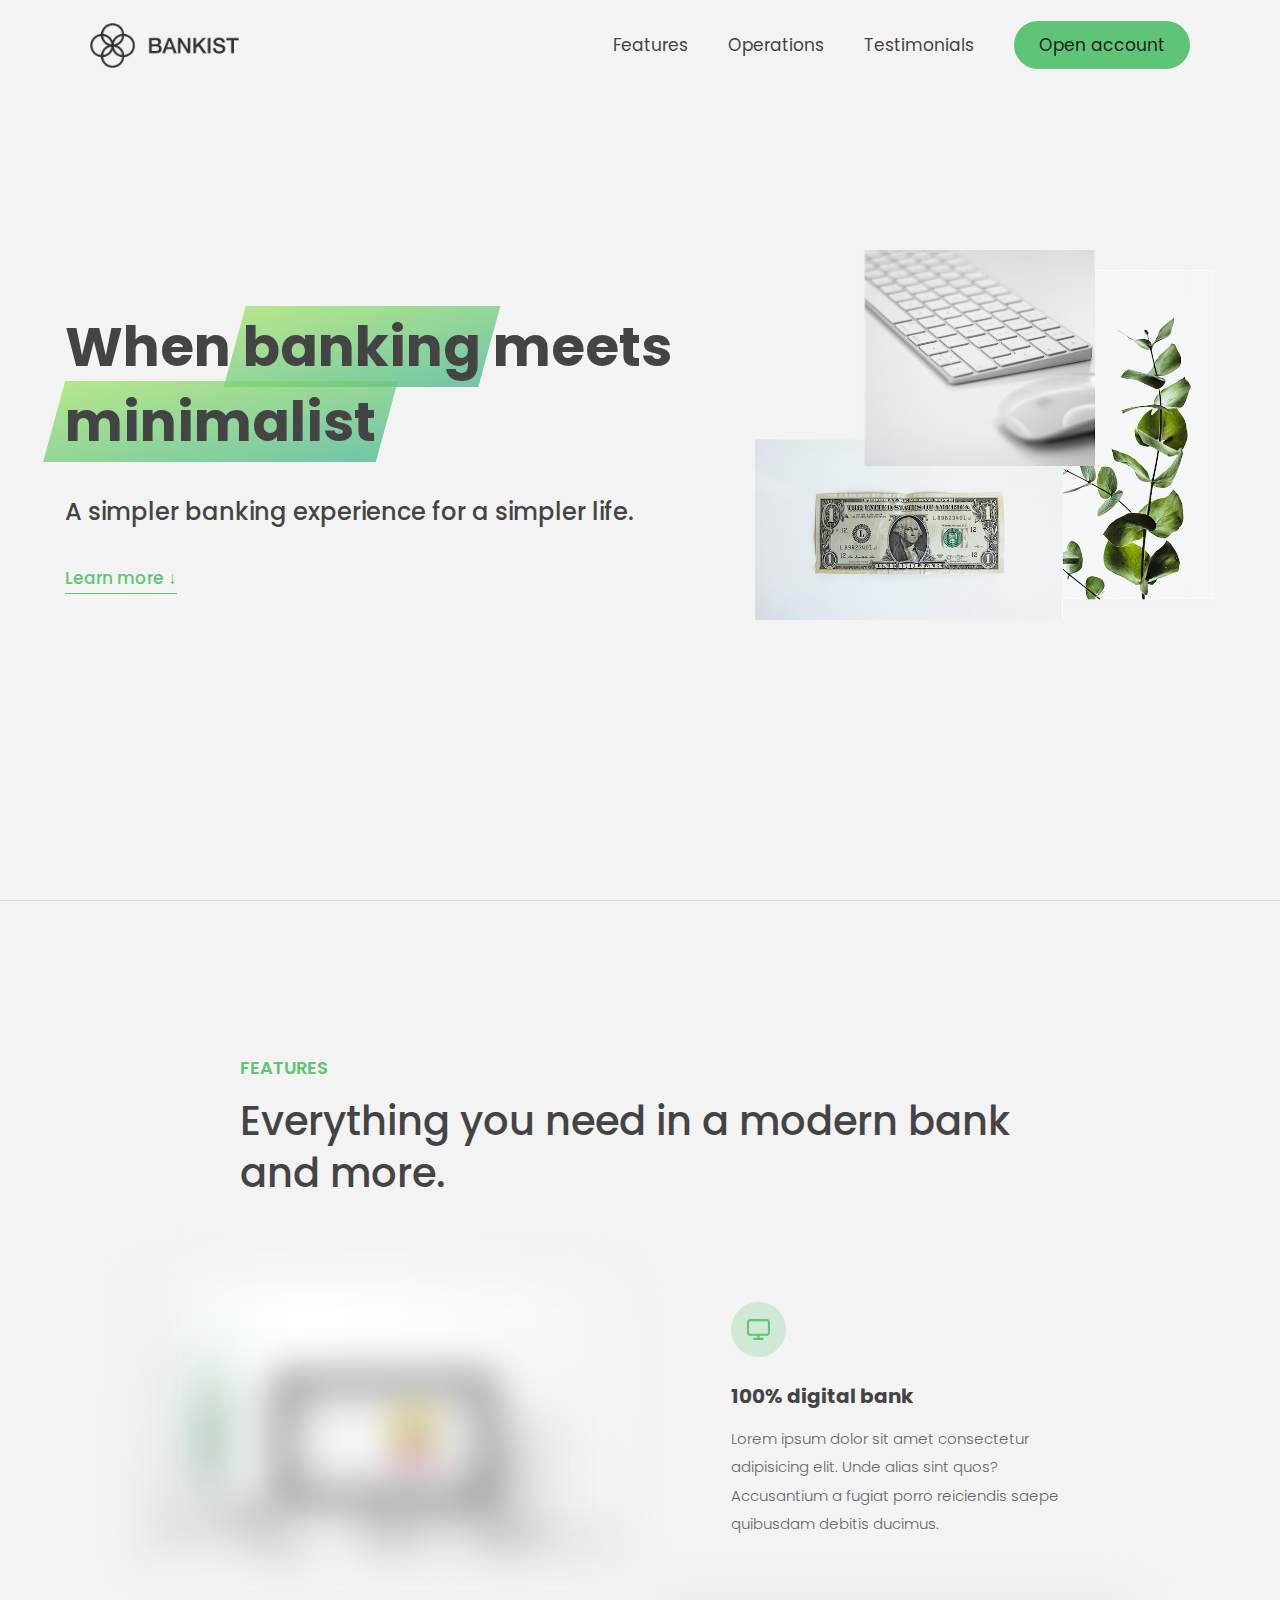
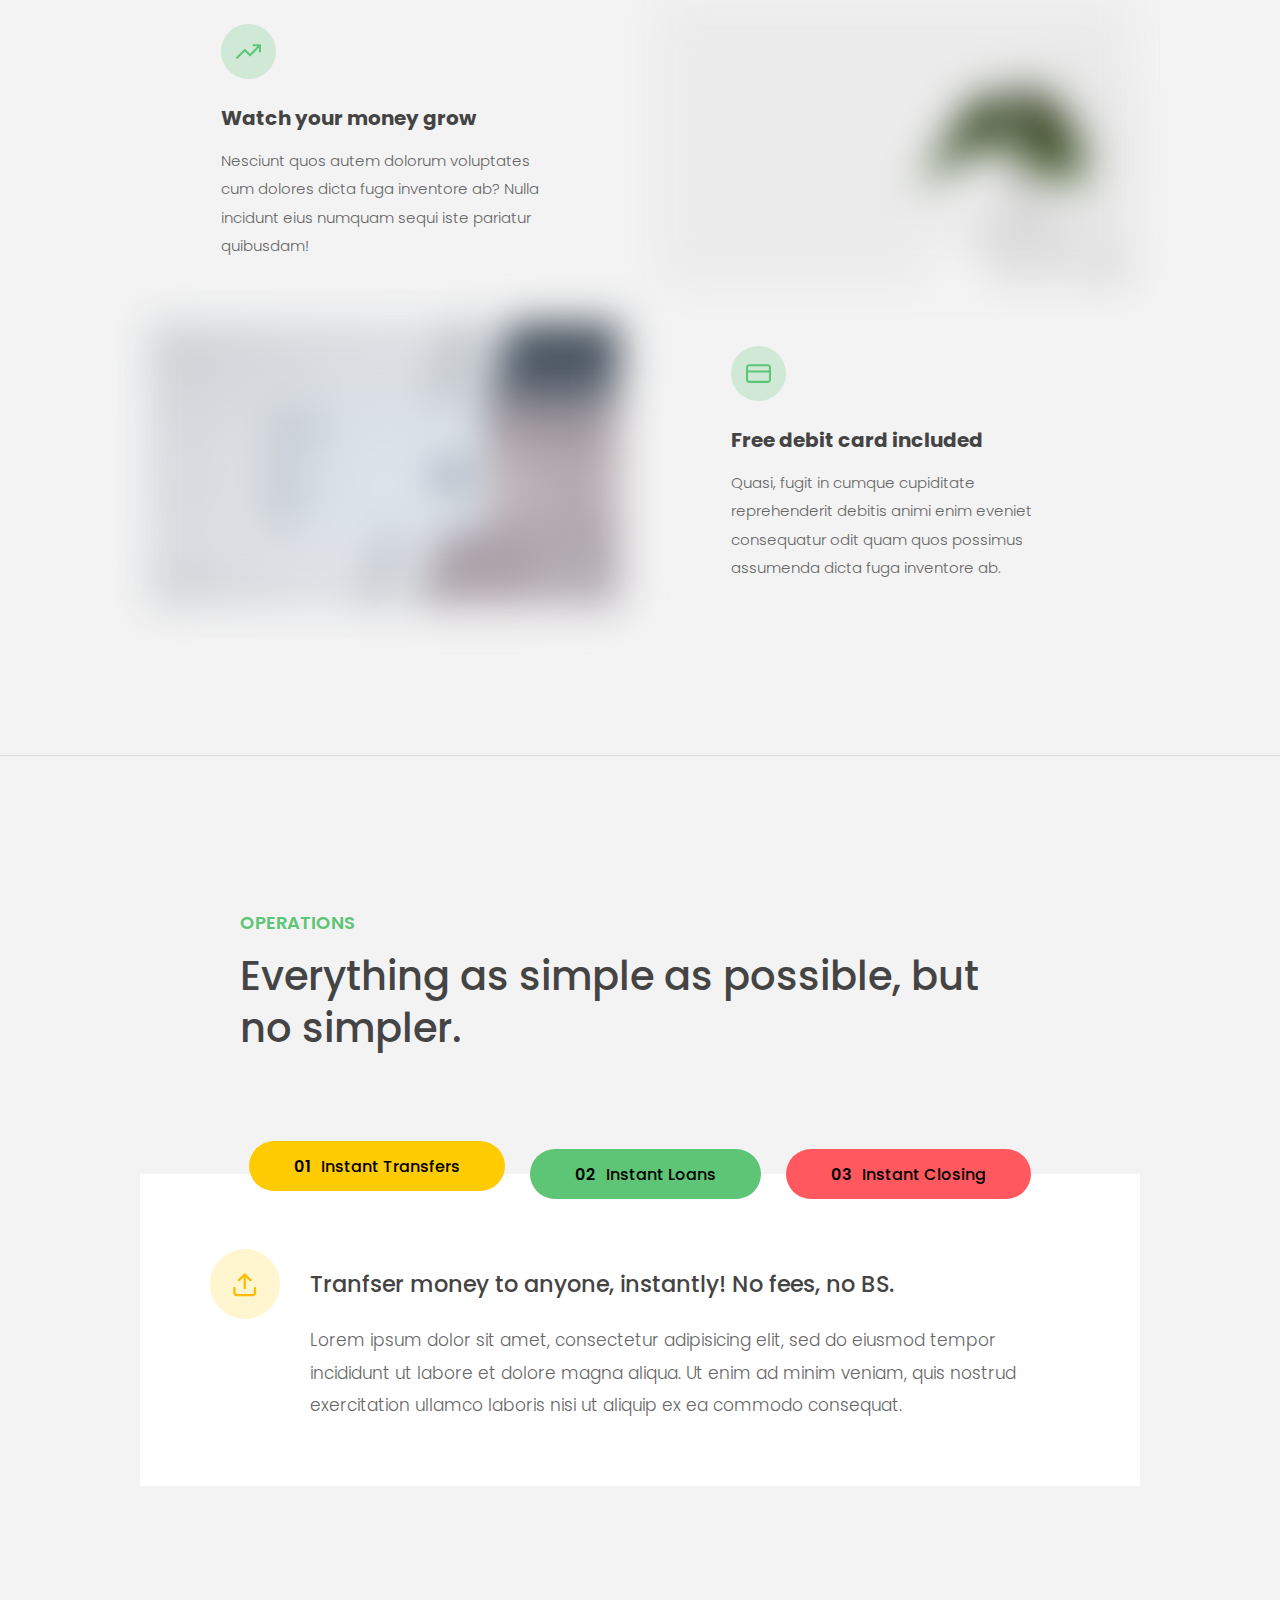
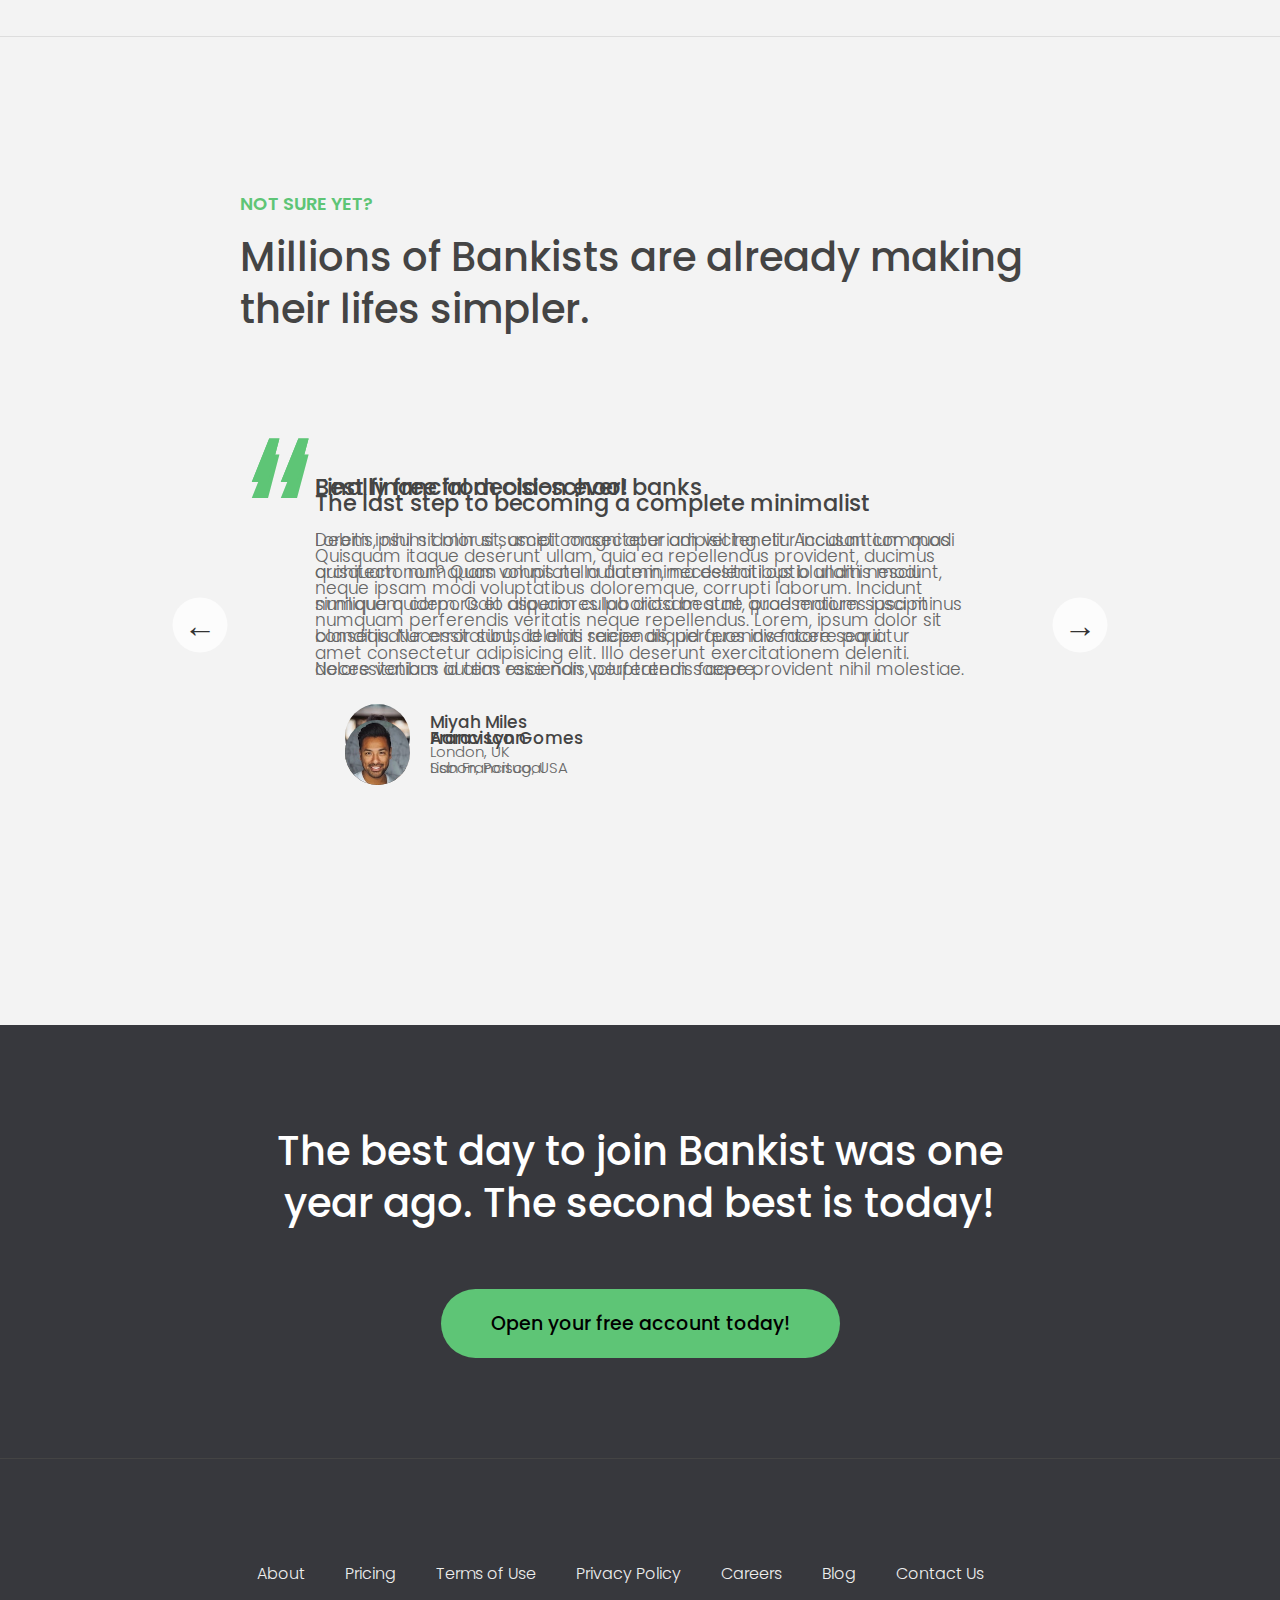
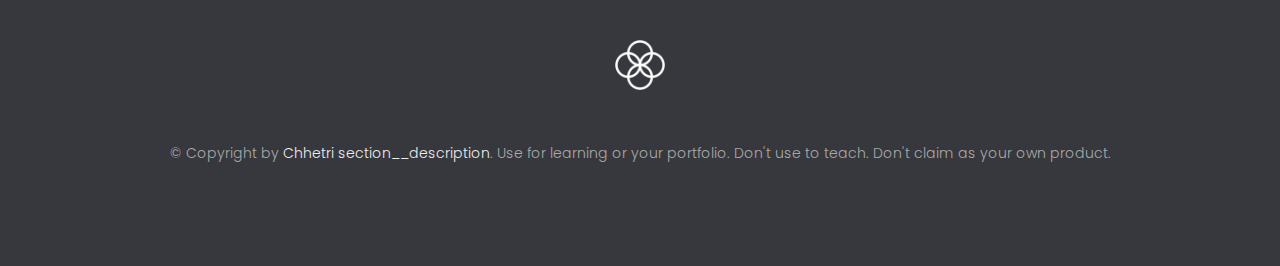
==== commit b4362a46: "starting another challange" ====
--- a/JS practice folder/index.html
+++ b/JS practice folder/index.html
@@ -1,26 +1,355 @@
-!DOCTYPE html>
+<!DOCTYPE html>
 <html lang="en">
   <head>
     <meta charset="UTF-8" />
     <meta name="viewport" content="width=device-width, initial-scale=1.0" />
     <meta http-equiv="X-UA-Compatible" content="ie=edge" />
+    <link rel="shortcut icon" type="image/png" href="img/icon.png" />
+
     <link
-      rel="shortcut icon"
-      type="image/png"
-      href="https://raw.githubusercontent.com/jonasschmedtmann/complete-javascript-course/master/11-Arrays-Bankist/starter/icon.png"
-    />
-
-    <link
-      href="https://fonts.googleapis.com/css?family=Poppins:400,500,600&display=swap"
+      href="https://fonts.googleapis.com/css?family=Poppins:300,400,500,600&display=swap"
       rel="stylesheet"
     />
-
     <link rel="stylesheet" href="style.css" />
-    <title>DAy-3</title>
+    <title>Bankist | When Banking meets Minimalist</title>
   </head>
-  <!--  -->
-
   <body>
+    <header class="header">
+      <nav class="nav">
+        <img
+          src="img/logo.png"
+          alt="Bankist logo"
+          class="nav__logo"
+          id="logo"
+        />
+        <ul class="nav__links">
+          <li class="nav__item">
+            <a class="nav__link" href="#">Features</a>
+          </li>
+          <li class="nav__item">
+            <a class="nav__link" href="#section--2">Operations</a>
+          </li>
+          <li class="nav__item">
+            <a class="nav__link" href="#section--3">Testimonials</a>
+          </li>
+          <li class="nav__item">
+            <a class="nav__link nav__link--btn btn--show-modal" href="#"
+              >Open account</a
+            >
+          </li>
+        </ul>
+      </nav>
+
+      <div class="header__title">
+        <h1>
+          When
+          <!-- Green highlight effect -->
+          <span class="highlight">banking</span>
+          meets<br />
+          <span class="highlight">minimalist</span>
+        </h1>
+        <h4>A simpler banking experience for a simpler life.</h4>
+        <button class="btn--text btn--scroll-to">Learn more &DownArrow;</button>
+        <img
+          src="img/hero.png"
+          class="header__img"
+          alt="Minimalist bank items"
+        />
+      </div>
+    </header>
+
+    <section class="section" id="section--1">
+      <div class="section__title">
+        <h2 class="section__description">Features</h2>
+        <h3 class="section__header">
+          Everything you need in a modern bank and more.
+        </h3>
+      </div>
+
+      <div class="features">
+        <img
+          src="img/digital-lazy.jpg"
+          data-src="img/digital.jpg"
+          alt="Computer"
+          class="features__img lazy-img"
+        />
+        <div class="features__feature">
+          <div class="features__icon">
+            <svg>
+              <use xlink:href="img/icons.svg#icon-monitor"></use>
+            </svg>
+          </div>
+          <h5 class="features__header">100% digital bank</h5>
+          <p>
+            Lorem ipsum dolor sit amet consectetur adipisicing elit. Unde alias
+            sint quos? Accusantium a fugiat porro reiciendis saepe quibusdam
+            debitis ducimus.
+          </p>
+        </div>
+
+        <div class="features__feature">
+          <div class="features__icon">
+            <svg>
+              <use xlink:href="img/icons.svg#icon-trending-up"></use>
+            </svg>
+          </div>
+          <h5 class="features__header">Watch your money grow</h5>
+          <p>
+            Nesciunt quos autem dolorum voluptates cum dolores dicta fuga
+            inventore ab? Nulla incidunt eius numquam sequi iste pariatur
+            quibusdam!
+          </p>
+        </div>
+        <img
+          src="img/grow-lazy.jpg"
+          data-src="img/grow.jpg"
+          alt="Plant"
+          class="features__img lazy-img"
+        />
+
+        <img
+          src="img/card-lazy.jpg"
+          data-src="img/card.jpg"
+          alt="Credit card"
+          class="features__img lazy-img"
+        />
+        <div class="features__feature">
+          <div class="features__icon">
+            <svg>
+              <use xlink:href="img/icons.svg#icon-credit-card"></use>
+            </svg>
+          </div>
+          <h5 class="features__header">Free debit card included</h5>
+          <p>
+            Quasi, fugit in cumque cupiditate reprehenderit debitis animi enim
+            eveniet consequatur odit quam quos possimus assumenda dicta fuga
+            inventore ab.
+          </p>
+        </div>
+      </div>
+    </section>
+
+    <section class="section" id="section--2">
+      <div class="section__title">
+        <h2 class="section__description">Operations</h2>
+        <h3 class="section__header">
+          Everything as simple as possible, but no simpler.
+        </h3>
+      </div>
+
+      <div class="operations">
+        <div class="operations__tab-container">
+          <button
+            class="btn operations__tab operations__tab--1 operations__tab--active"
+            data-tab="1"
+          >
+            <span>01</span>Instant Transfers
+          </button>
+          <button class="btn operations__tab operations__tab--2" data-tab="2">
+            <span>02</span>Instant Loans
+          </button>
+          <button class="btn operations__tab operations__tab--3" data-tab="3">
+            <span>03</span>Instant Closing
+          </button>
+        </div>
+        <div
+          class="operations__content operations__content--1 operations__content--active"
+        >
+          <div class="operations__icon operations__icon--1">
+            <svg>
+              <use xlink:href="img/icons.svg#icon-upload"></use>
+            </svg>
+          </div>
+          <h5 class="operations__header">
+            Tranfser money to anyone, instantly! No fees, no BS.
+          </h5>
+          <p>
+            Lorem ipsum dolor sit amet, consectetur adipisicing elit, sed do
+            eiusmod tempor incididunt ut labore et dolore magna aliqua. Ut enim
+            ad minim veniam, quis nostrud exercitation ullamco laboris nisi ut
+            aliquip ex ea commodo consequat.
+          </p>
+        </div>
+
+        <div class="operations__content operations__content--2">
+          <div class="operations__icon operations__icon--2">
+            <svg>
+              <use xlink:href="img/icons.svg#icon-home"></use>
+            </svg>
+          </div>
+          <h5 class="operations__header">
+            Buy a home or make your dreams come true, with instant loans.
+          </h5>
+          <p>
+            Duis aute irure dolor in reprehenderit in voluptate velit esse
+            cillum dolore eu fugiat nulla pariatur. Excepteur sint occaecat
+            cupidatat non proident, sunt in culpa qui officia deserunt mollit
+            anim id est laborum.
+          </p>
+        </div>
+        <div class="operations__content operations__content--3">
+          <div class="operations__icon operations__icon--3">
+            <svg>
+              <use xlink:href="img/icons.svg#icon-user-x"></use>
+            </svg>
+          </div>
+          <h5 class="operations__header">
+            No longer need your account? No problem! Close it instantly.
+          </h5>
+          <p>
+            Excepteur sint occaecat cupidatat non proident, sunt in culpa qui
+            officia deserunt mollit anim id est laborum. Ut enim ad minim
+            veniam, quis nostrud exercitation ullamco laboris nisi ut aliquip ex
+            ea commodo consequat.
+          </p>
+        </div>
+      </div>
+    </section>
+
+    <section class="section" id="section--3">
+      <div class="section__title section__title--testimonials">
+        <h2 class="section__description">Not sure yet?</h2>
+        <h3 class="section__header">
+          Millions of Bankists are already making their lifes simpler.
+        </h3>
+      </div>
+
+      <div class="slider">
+        <div class="slide slide--1">
+          <div class="testimonial">
+            <h5 class="testimonial__header">Best financial decision ever!</h5>
+            <blockquote class="testimonial__text">
+              Lorem ipsum dolor sit, amet consectetur adipisicing elit.
+              Accusantium quas quisquam non? Quas voluptate nulla minima
+              deleniti optio ullam nesciunt, numquam corporis et asperiores
+              laboriosam sunt, praesentium suscipit blanditiis. Necessitatibus
+              id alias reiciendis, perferendis facere pariatur dolore veniam
+              autem esse non voluptatem saepe provident nihil molestiae.
+            </blockquote>
+            <address class="testimonial__author">
+              <img src="img/user-1.jpg" alt="" class="testimonial__photo" />
+              <h6 class="testimonial__name">Aarav Lynn</h6>
+              <p class="testimonial__location">San Francisco, USA</p>
+            </address>
+          </div>
+        </div>
+
+        <div class="slide slide--2">
+          <div class="testimonial">
+            <h5 class="testimonial__header">
+              The last step to becoming a complete minimalist
+            </h5>
+            <blockquote class="testimonial__text">
+              Quisquam itaque deserunt ullam, quia ea repellendus provident,
+              ducimus neque ipsam modi voluptatibus doloremque, corrupti
+              laborum. Incidunt numquam perferendis veritatis neque repellendus.
+              Lorem, ipsum dolor sit amet consectetur adipisicing elit. Illo
+              deserunt exercitationem deleniti.
+            </blockquote>
+            <address class="testimonial__author">
+              <img src="img/user-2.jpg" alt="" class="testimonial__photo" />
+              <h6 class="testimonial__name">Miyah Miles</h6>
+              <p class="testimonial__location">London, UK</p>
+            </address>
+          </div>
+        </div>
+
+        <div class="slide slide--3">
+          <div class="testimonial">
+            <h5 class="testimonial__header">
+              Finally free from old-school banks
+            </h5>
+            <blockquote class="testimonial__text">
+              Debitis, nihil sit minus suscipit magni aperiam vel tenetur
+              incidunt commodi architecto numquam omnis nulla autem,
+              necessitatibus blanditiis modi similique quidem. Odio aliquam
+              culpa dicta beatae quod maiores ipsa minus consequatur error sunt,
+              deleniti saepe aliquid quos inventore sequi. Necessitatibus id
+              alias reiciendis, perferendis facere.
+            </blockquote>
+            <address class="testimonial__author">
+              <img src="img/user-3.jpg" alt="" class="testimonial__photo" />
+              <h6 class="testimonial__name">Francisco Gomes</h6>
+              <p class="testimonial__location">Lisbon, Portugal</p>
+            </address>
+          </div>
+        </div>
+
+        <!-- <div class="slide"><img src="img/img-1.jpg" alt="Photo 1" /></div>
+        <div class="slide"><img src="img/img-2.jpg" alt="Photo 2" /></div>
+        <div class="slide"><img src="img/img-3.jpg" alt="Photo 3" /></div>
+        <div class="slide"><img src="img/img-4.jpg" alt="Photo 4" /></div> -->
+        <button class="slider__btn slider__btn--left">&larr;</button>
+        <button class="slider__btn slider__btn--right">&rarr;</button>
+        <div class="dots"></div>
+      </div>
+    </section>
+
+    <section class="section section--sign-up">
+      <div class="section__title">
+        <h3 class="section__header">
+          The best day to join Bankist was one year ago. The second best is
+          today!
+        </h3>
+      </div>
+      <button class="btn btn--show-modal">Open your free account today!</button>
+    </section>
+
+    <footer class="footer">
+      <ul class="footer__nav">
+        <li class="footer__item">
+          <a class="footer__link" href="#">About</a>
+        </li>
+        <li class="footer__item">
+          <a class="footer__link" href="#">Pricing</a>
+        </li>
+        <li class="footer__item">
+          <a class="footer__link" href="#">Terms of Use</a>
+        </li>
+        <li class="footer__item">
+          <a class="footer__link" href="#">Privacy Policy</a>
+        </li>
+        <li class="footer__item">
+          <a class="footer__link" href="#">Careers</a>
+        </li>
+        <li class="footer__item">
+          <a class="footer__link" href="#">Blog</a>
+        </li>
+        <li class="footer__item">
+          <a class="footer__link" href="#">Contact Us</a>
+        </li>
+      </ul>
+      <img src="img/icon.png" alt="Logo" class="footer__logo" />
+      <p class="footer__copyright">
+        &copy; Copyright by
+        <a
+          class="footer__link twitter-link"
+          target="_blank"
+          href="https://facebook.com/chhetri15"
+          >Chhetri section__description</a
+        >. Use for learning or your portfolio. Don't use to teach. Don't claim
+        as your own product.
+      </p>
+    </footer>
+
+    <div class="modal hidden">
+      <button class="btn--close-modal">&times;</button>
+      <h2 class="modal__header">
+        Open your bank account <br />
+        in just <span class="highlight">5 minutes</span>
+      </h2>
+      <form class="modal__form">
+        <label>First Name</label>
+        <input type="text" />
+        <label>Last Name</label>
+        <input type="text" />
+        <label>Email Address</label>
+        <input type="email" />
+        <button class="btn">Next step &rarr;</button>
+      </form>
+    </div>
+    <div class="overlay hidden"></div>
+
     <script src="script.js"></script>
   </body>
 </html>
--- a/JS practice folder/style.css
+++ b/JS practice folder/style.css
@@ -130,3 +130,677 @@
 /* *********************************************** */
 
 /*  Banklist website */
+/* The page is NOT responsive. You can implement responsiveness yourself if you wanna have some fun 😃 */
+
+:root {
+  --color-primary: #5ec576;
+  --color-secondary: #ffcb03;
+  --color-tertiary: #ff585f;
+  --color-primary-darker: #4bbb7d;
+  --color-secondary-darker: #ffbb00;
+  --color-tertiary-darker: #fd424b;
+  --color-primary-opacity: #5ec5763a;
+  --color-secondary-opacity: #ffcd0331;
+  --color-tertiary-opacity: #ff58602d;
+  --gradient-primary: linear-gradient(to top left, #39b385, #9be15d);
+  --gradient-secondary: linear-gradient(to top left, #ffb003, #ffcb03);
+}
+
+* {
+  margin: 0;
+  padding: 0;
+  box-sizing: inherit;
+}
+
+html {
+  font-size: 62.5%;
+  box-sizing: border-box;
+}
+
+body {
+  font-family: 'Poppins', sans-serif;
+  font-weight: 300;
+  color: #444;
+  line-height: 1.9;
+  background-color: #f3f3f3;
+}
+
+/* GENERAL ELEMENTS */
+.section {
+  padding: 15rem 3rem;
+  border-top: 1px solid #ddd;
+
+  transition: transform 1s, opacity 1s;
+}
+
+.section--hidden {
+  opacity: 0;
+  transform: translateY(8rem);
+}
+
+.section__title {
+  max-width: 80rem;
+  margin: 0 auto 8rem auto;
+}
+
+.section__description {
+  font-size: 1.8rem;
+  font-weight: 600;
+  text-transform: uppercase;
+  color: var(--color-primary);
+  margin-bottom: 1rem;
+}
+
+.section__header {
+  font-size: 4rem;
+  line-height: 1.3;
+  font-weight: 500;
+}
+
+.btn {
+  display: inline-block;
+  background-color: var(--color-primary);
+  font-size: 1.6rem;
+  font-family: inherit;
+  font-weight: 500;
+  border: none;
+  padding: 1.25rem 4.5rem;
+  border-radius: 10rem;
+  cursor: pointer;
+  transition: all 0.3s;
+}
+
+.btn:hover {
+  background-color: var(--color-primary-darker);
+}
+
+.btn--text {
+  display: inline-block;
+  background: none;
+  font-size: 1.7rem;
+  font-family: inherit;
+  font-weight: 500;
+  color: var(--color-primary);
+  border: none;
+  border-bottom: 1px solid currentColor;
+  padding-bottom: 2px;
+  cursor: pointer;
+  transition: all 0.3s;
+}
+
+p {
+  color: #666;
+}
+
+/* This is BAD for accessibility! Don't do in the real world! */
+button:focus {
+  outline: none;
+}
+
+img {
+  transition: filter 0.5s;
+}
+
+.lazy-img {
+  filter: blur(20px);
+}
+
+/* NAVIGATION */
+.nav {
+  display: flex;
+  justify-content: space-between;
+  align-items: center;
+  height: 9rem;
+  width: 100%;
+  padding: 0 6rem;
+  z-index: 100;
+}
+
+/* nav and stickly class at the same time */
+.nav.sticky {
+  position: fixed;
+  background-color: rgba(255, 255, 255, 0.95);
+}
+
+.nav__logo {
+  height: 4.5rem;
+  transition: all 0.3s;
+}
+
+.nav__links {
+  display: flex;
+  align-items: center;
+  list-style: none;
+}
+
+.nav__item {
+  margin-left: 4rem;
+}
+
+.nav__link:link,
+.nav__link:visited {
+  font-size: 1.7rem;
+  font-weight: 400;
+  color: inherit;
+  text-decoration: none;
+  display: block;
+  transition: all 0.3s;
+}
+
+.nav__link--btn:link,
+.nav__link--btn:visited {
+  padding: 0.8rem 2.5rem;
+  border-radius: 3rem;
+  background-color: var(--color-primary);
+  color: #222;
+}
+
+.nav__link--btn:hover,
+.nav__link--btn:active {
+  color: inherit;
+  background-color: var(--color-primary-darker);
+  color: #333;
+}
+
+/* HEADER */
+.header {
+  padding: 0 3rem;
+  height: 100vh;
+  display: flex;
+  flex-direction: column;
+  align-items: center;
+}
+
+.header__title {
+  flex: 1;
+
+  max-width: 115rem;
+  display: grid;
+  grid-template-columns: 3fr 2fr;
+  row-gap: 3rem;
+  align-content: center;
+  justify-content: center;
+
+  align-items: start;
+  justify-items: start;
+}
+
+h1 {
+  font-size: 5.5rem;
+  line-height: 1.35;
+}
+
+h4 {
+  font-size: 2.4rem;
+  font-weight: 500;
+}
+
+.header__img {
+  width: 100%;
+  grid-column: 2 / 3;
+  grid-row: 1 / span 4;
+  transform: translateY(-6rem);
+}
+
+.highlight {
+  position: relative;
+}
+
+.highlight::after {
+  display: block;
+  content: '';
+  position: absolute;
+  bottom: 0;
+  left: 0;
+  height: 100%;
+  width: 100%;
+  z-index: -1;
+  opacity: 0.7;
+  transform: scale(1.07, 1.05) skewX(-15deg);
+  background-image: var(--gradient-primary);
+}
+
+/* FEATURES */
+.features {
+  display: grid;
+  grid-template-columns: 1fr 1fr;
+  gap: 4rem;
+  margin: 0 12rem;
+}
+
+.features__img {
+  width: 100%;
+}
+
+.features__feature {
+  align-self: center;
+  justify-self: center;
+  width: 70%;
+  font-size: 1.5rem;
+}
+
+.features__icon {
+  display: flex;
+  align-items: center;
+  justify-content: center;
+  background-color: var(--color-primary-opacity);
+  height: 5.5rem;
+  width: 5.5rem;
+  border-radius: 50%;
+  margin-bottom: 2rem;
+}
+
+.features__icon svg {
+  height: 2.5rem;
+  width: 2.5rem;
+  fill: var(--color-primary);
+}
+
+.features__header {
+  font-size: 2rem;
+  margin-bottom: 1rem;
+}
+
+/* OPERATIONS */
+.operations {
+  max-width: 100rem;
+  margin: 12rem auto 0 auto;
+
+  background-color: #fff;
+}
+
+.operations__tab-container {
+  display: flex;
+  justify-content: center;
+}
+
+.operations__tab {
+  margin-right: 2.5rem;
+  transform: translateY(-50%);
+}
+
+.operations__tab span {
+  margin-right: 1rem;
+  font-weight: 600;
+  display: inline-block;
+}
+
+.operations__tab--1 {
+  background-color: var(--color-secondary);
+}
+
+.operations__tab--1:hover {
+  background-color: var(--color-secondary-darker);
+}
+
+.operations__tab--3 {
+  background-color: var(--color-tertiary);
+  margin: 0;
+}
+
+.operations__tab--3:hover {
+  background-color: var(--color-tertiary-darker);
+}
+
+.operations__tab--active {
+  transform: translateY(-66%);
+}
+
+.operations__content {
+  display: none;
+
+  /* JUST PRESENTATIONAL */
+  font-size: 1.7rem;
+  padding: 2.5rem 7rem 6.5rem 7rem;
+}
+
+.operations__content--active {
+  display: grid;
+  grid-template-columns: 7rem 1fr;
+  column-gap: 3rem;
+  row-gap: 0.5rem;
+}
+
+.operations__header {
+  font-size: 2.25rem;
+  font-weight: 500;
+  align-self: center;
+}
+
+.operations__icon {
+  display: flex;
+  align-items: center;
+  justify-content: center;
+  height: 7rem;
+  width: 7rem;
+  border-radius: 50%;
+}
+
+.operations__icon svg {
+  height: 2.75rem;
+  width: 2.75rem;
+}
+
+.operations__content p {
+  grid-column: 2;
+}
+
+.operations__icon--1 {
+  background-color: var(--color-secondary-opacity);
+}
+.operations__icon--2 {
+  background-color: var(--color-primary-opacity);
+}
+.operations__icon--3 {
+  background-color: var(--color-tertiary-opacity);
+}
+.operations__icon--1 svg {
+  fill: var(--color-secondary-darker);
+}
+.operations__icon--2 svg {
+  fill: var(--color-primary);
+}
+.operations__icon--3 svg {
+  fill: var(--color-tertiary);
+}
+
+/* SLIDER */
+.slider {
+  max-width: 100rem;
+  height: 50rem;
+  margin: 0 auto;
+  position: relative;
+
+  /* IN THE END */
+  overflow: hidden;
+}
+
+.slide {
+  position: absolute;
+  top: 0;
+  width: 100%;
+  height: 50rem;
+
+  display: flex;
+  align-items: center;
+  justify-content: center;
+
+  /* THIS creates the animation! */
+  transition: transform 1s;
+}
+
+.slide > img {
+  /* Only for images that have different size than slide */
+  width: 100%;
+  height: 100%;
+  object-fit: cover;
+}
+
+.slider__btn {
+  position: absolute;
+  top: 50%;
+  z-index: 10;
+
+  border: none;
+  background: rgba(255, 255, 255, 0.7);
+  font-family: inherit;
+  color: #333;
+  border-radius: 50%;
+  height: 5.5rem;
+  width: 5.5rem;
+  font-size: 3.25rem;
+  cursor: pointer;
+}
+
+.slider__btn--left {
+  left: 6%;
+  transform: translate(-50%, -50%);
+}
+
+.slider__btn--right {
+  right: 6%;
+  transform: translate(50%, -50%);
+}
+
+.dots {
+  position: absolute;
+  bottom: 5%;
+  left: 50%;
+  transform: translateX(-50%);
+  display: flex;
+}
+
+.dots__dot {
+  border: none;
+  background-color: #b9b9b9;
+  opacity: 0.7;
+  height: 1rem;
+  width: 1rem;
+  border-radius: 50%;
+  margin-right: 1.75rem;
+  cursor: pointer;
+  transition: all 0.5s;
+
+  /* Only necessary when overlying images */
+  /* box-shadow: 0 0.6rem 1.5rem rgba(0, 0, 0, 0.7); */
+}
+
+.dots__dot:last-child {
+  margin: 0;
+}
+
+.dots__dot--active {
+  /* background-color: #fff; */
+  background-color: #888;
+  opacity: 1;
+}
+
+/* TESTIMONIALS */
+.testimonial {
+  width: 65%;
+  position: relative;
+}
+
+.testimonial::before {
+  content: '\201C';
+  position: absolute;
+  top: -5.7rem;
+  left: -6.8rem;
+  line-height: 1;
+  font-size: 20rem;
+  font-family: inherit;
+  color: var(--color-primary);
+  z-index: -1;
+}
+
+.testimonial__header {
+  font-size: 2.25rem;
+  font-weight: 500;
+  margin-bottom: 1.5rem;
+}
+
+.testimonial__text {
+  font-size: 1.7rem;
+  margin-bottom: 3.5rem;
+  color: #666;
+}
+
+.testimonial__author {
+  margin-left: 3rem;
+  font-style: normal;
+
+  display: grid;
+  grid-template-columns: 6.5rem 1fr;
+  column-gap: 2rem;
+}
+
+.testimonial__photo {
+  grid-row: 1 / span 2;
+  width: 6.5rem;
+  border-radius: 50%;
+}
+
+.testimonial__name {
+  font-size: 1.7rem;
+  font-weight: 500;
+  align-self: end;
+  margin: 0;
+}
+
+.testimonial__location {
+  font-size: 1.5rem;
+}
+
+.section__title--testimonials {
+  margin-bottom: 4rem;
+}
+
+/* SIGNUP */
+.section--sign-up {
+  background-color: #37383d;
+  border-top: none;
+  border-bottom: 1px solid #444;
+  text-align: center;
+  padding: 10rem 3rem;
+}
+
+.section--sign-up .section__header {
+  color: #fff;
+  text-align: center;
+}
+
+.section--sign-up .section__title {
+  margin-bottom: 6rem;
+}
+
+.section--sign-up .btn {
+  font-size: 1.9rem;
+  padding: 2rem 5rem;
+}
+
+/* FOOTER */
+.footer {
+  padding: 10rem 3rem;
+  background-color: #37383d;
+}
+
+.footer__nav {
+  list-style: none;
+  display: flex;
+  justify-content: center;
+  margin-bottom: 5rem;
+}
+
+.footer__item {
+  margin-right: 4rem;
+}
+
+.footer__link {
+  font-size: 1.6rem;
+  color: #eee;
+  text-decoration: none;
+}
+
+.footer__logo {
+  height: 5rem;
+  display: block;
+  margin: 0 auto;
+  margin-bottom: 5rem;
+}
+
+.footer__copyright {
+  font-size: 1.4rem;
+  color: #aaa;
+  text-align: center;
+}
+
+.footer__copyright .footer__link {
+  font-size: 1.4rem;
+}
+
+/* MODAL WINDOW */
+.modal {
+  position: fixed;
+  top: 50%;
+  left: 50%;
+  transform: translate(-50%, -50%);
+  max-width: 60rem;
+  background-color: #f3f3f3;
+  padding: 5rem 6rem;
+  box-shadow: 0 4rem 6rem rgba(0, 0, 0, 0.3);
+  z-index: 1000;
+  transition: all 0.5s;
+}
+
+.overlay {
+  position: fixed;
+  top: 0;
+  left: 0;
+  width: 100%;
+  height: 100%;
+  background-color: rgba(0, 0, 0, 0.5);
+  backdrop-filter: blur(4px);
+  z-index: 100;
+  transition: all 0.5s;
+}
+
+.modal__header {
+  font-size: 3.25rem;
+  margin-bottom: 4.5rem;
+  line-height: 1.5;
+}
+
+.modal__form {
+  margin: 0 3rem;
+  display: grid;
+  grid-template-columns: 1fr 2fr;
+  align-items: center;
+  gap: 2.5rem;
+}
+
+.modal__form label {
+  font-size: 1.7rem;
+  font-weight: 500;
+}
+
+.modal__form input {
+  font-size: 1.7rem;
+  padding: 1rem 1.5rem;
+  border: 1px solid #ddd;
+  border-radius: 0.5rem;
+}
+
+.modal__form button {
+  grid-column: 1 / span 2;
+  justify-self: center;
+  margin-top: 1rem;
+}
+
+.btn--close-modal {
+  font-family: inherit;
+  color: inherit;
+  position: absolute;
+  top: 0.5rem;
+  right: 2rem;
+  font-size: 4rem;
+  cursor: pointer;
+  border: none;
+  background: none;
+}
+
+.hidden {
+  visibility: hidden;
+  opacity: 0;
+}
+
+/* COOKIE MESSAGE */
+.cookie-message {
+  display: flex;
+  align-items: center;
+  justify-content: space-evenly;
+  width: 100%;
+  background-color: white;
+  color: #bbb;
+  font-size: 1.5rem;
+  font-weight: 400;
+}
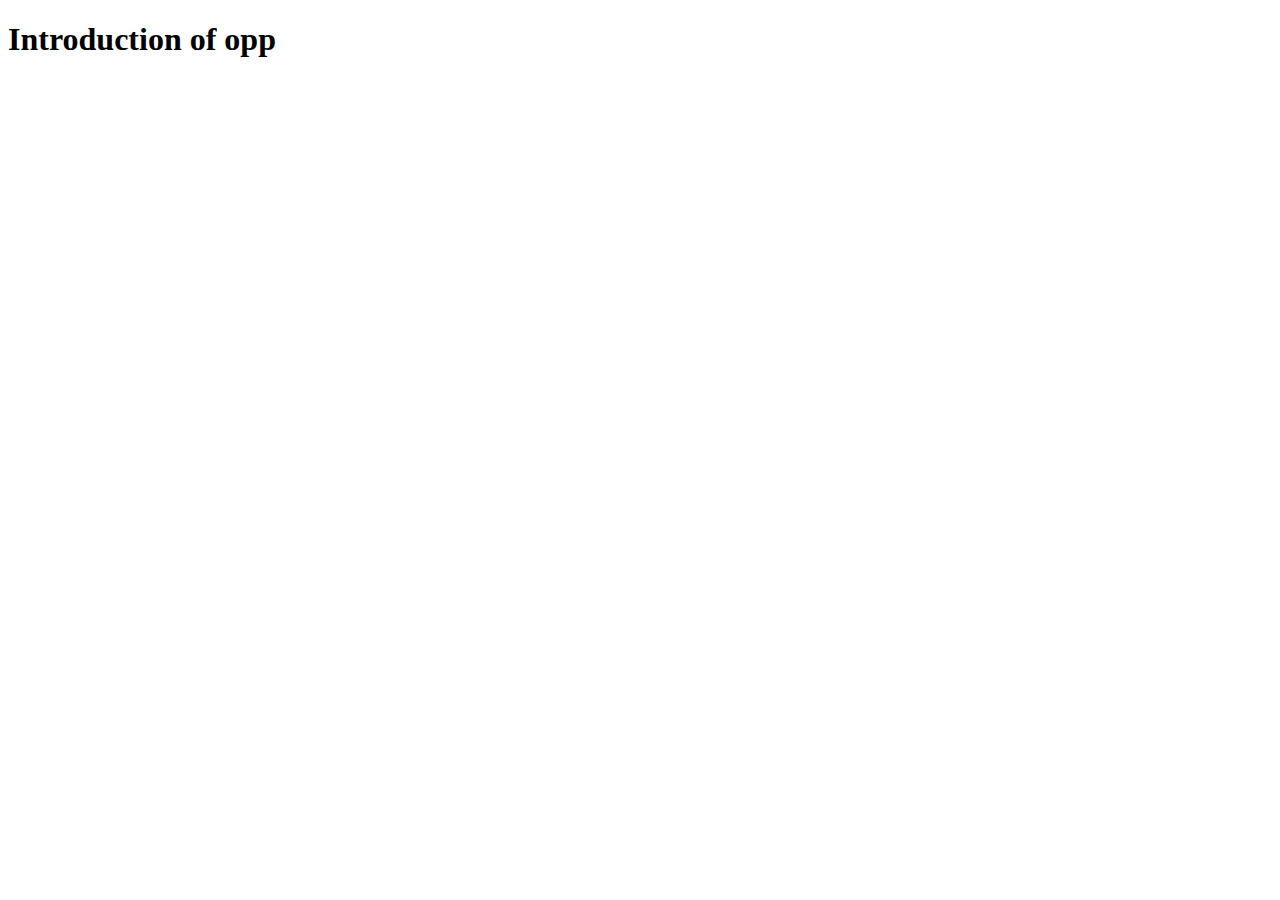
==== commit 3c720552: "day-7(completed all asyncronous js with project)" ====
--- a/JS practice folder/index.html
+++ b/JS practice folder/index.html
@@ -4,352 +4,12 @@
     <meta charset="UTF-8" />
     <meta name="viewport" content="width=device-width, initial-scale=1.0" />
     <meta http-equiv="X-UA-Compatible" content="ie=edge" />
-    <link rel="shortcut icon" type="image/png" href="img/icon.png" />
 
-    <link
-      href="https://fonts.googleapis.com/css?family=Poppins:300,400,500,600&display=swap"
-      rel="stylesheet"
-    />
-    <link rel="stylesheet" href="style.css" />
-    <title>Bankist | When Banking meets Minimalist</title>
+    <script defer src="script1.js"></script>
+
+    <title>Intro of OPP</title>
   </head>
   <body>
-    <header class="header">
-      <nav class="nav">
-        <img
-          src="img/logo.png"
-          alt="Bankist logo"
-          class="nav__logo"
-          id="logo"
-        />
-        <ul class="nav__links">
-          <li class="nav__item">
-            <a class="nav__link" href="#">Features</a>
-          </li>
-          <li class="nav__item">
-            <a class="nav__link" href="#section--2">Operations</a>
-          </li>
-          <li class="nav__item">
-            <a class="nav__link" href="#section--3">Testimonials</a>
-          </li>
-          <li class="nav__item">
-            <a class="nav__link nav__link--btn btn--show-modal" href="#"
-              >Open account</a
-            >
-          </li>
-        </ul>
-      </nav>
-
-      <div class="header__title">
-        <h1>
-          When
-          <!-- Green highlight effect -->
-          <span class="highlight">banking</span>
-          meets<br />
-          <span class="highlight">minimalist</span>
-        </h1>
-        <h4>A simpler banking experience for a simpler life.</h4>
-        <button class="btn--text btn--scroll-to">Learn more &DownArrow;</button>
-        <img
-          src="img/hero.png"
-          class="header__img"
-          alt="Minimalist bank items"
-        />
-      </div>
-    </header>
-
-    <section class="section" id="section--1">
-      <div class="section__title">
-        <h2 class="section__description">Features</h2>
-        <h3 class="section__header">
-          Everything you need in a modern bank and more.
-        </h3>
-      </div>
-
-      <div class="features">
-        <img
-          src="img/digital-lazy.jpg"
-          data-src="img/digital.jpg"
-          alt="Computer"
-          class="features__img lazy-img"
-        />
-        <div class="features__feature">
-          <div class="features__icon">
-            <svg>
-              <use xlink:href="img/icons.svg#icon-monitor"></use>
-            </svg>
-          </div>
-          <h5 class="features__header">100% digital bank</h5>
-          <p>
-            Lorem ipsum dolor sit amet consectetur adipisicing elit. Unde alias
-            sint quos? Accusantium a fugiat porro reiciendis saepe quibusdam
-            debitis ducimus.
-          </p>
-        </div>
-
-        <div class="features__feature">
-          <div class="features__icon">
-            <svg>
-              <use xlink:href="img/icons.svg#icon-trending-up"></use>
-            </svg>
-          </div>
-          <h5 class="features__header">Watch your money grow</h5>
-          <p>
-            Nesciunt quos autem dolorum voluptates cum dolores dicta fuga
-            inventore ab? Nulla incidunt eius numquam sequi iste pariatur
-            quibusdam!
-          </p>
-        </div>
-        <img
-          src="img/grow-lazy.jpg"
-          data-src="img/grow.jpg"
-          alt="Plant"
-          class="features__img lazy-img"
-        />
-
-        <img
-          src="img/card-lazy.jpg"
-          data-src="img/card.jpg"
-          alt="Credit card"
-          class="features__img lazy-img"
-        />
-        <div class="features__feature">
-          <div class="features__icon">
-            <svg>
-              <use xlink:href="img/icons.svg#icon-credit-card"></use>
-            </svg>
-          </div>
-          <h5 class="features__header">Free debit card included</h5>
-          <p>
-            Quasi, fugit in cumque cupiditate reprehenderit debitis animi enim
-            eveniet consequatur odit quam quos possimus assumenda dicta fuga
-            inventore ab.
-          </p>
-        </div>
-      </div>
-    </section>
-
-    <section class="section" id="section--2">
-      <div class="section__title">
-        <h2 class="section__description">Operations</h2>
-        <h3 class="section__header">
-          Everything as simple as possible, but no simpler.
-        </h3>
-      </div>
-
-      <div class="operations">
-        <div class="operations__tab-container">
-          <button
-            class="btn operations__tab operations__tab--1 operations__tab--active"
-            data-tab="1"
-          >
-            <span>01</span>Instant Transfers
-          </button>
-          <button class="btn operations__tab operations__tab--2" data-tab="2">
-            <span>02</span>Instant Loans
-          </button>
-          <button class="btn operations__tab operations__tab--3" data-tab="3">
-            <span>03</span>Instant Closing
-          </button>
-        </div>
-        <div
-          class="operations__content operations__content--1 operations__content--active"
-        >
-          <div class="operations__icon operations__icon--1">
-            <svg>
-              <use xlink:href="img/icons.svg#icon-upload"></use>
-            </svg>
-          </div>
-          <h5 class="operations__header">
-            Tranfser money to anyone, instantly! No fees, no BS.
-          </h5>
-          <p>
-            Lorem ipsum dolor sit amet, consectetur adipisicing elit, sed do
-            eiusmod tempor incididunt ut labore et dolore magna aliqua. Ut enim
-            ad minim veniam, quis nostrud exercitation ullamco laboris nisi ut
-            aliquip ex ea commodo consequat.
-          </p>
-        </div>
-
-        <div class="operations__content operations__content--2">
-          <div class="operations__icon operations__icon--2">
-            <svg>
-              <use xlink:href="img/icons.svg#icon-home"></use>
-            </svg>
-          </div>
-          <h5 class="operations__header">
-            Buy a home or make your dreams come true, with instant loans.
-          </h5>
-          <p>
-            Duis aute irure dolor in reprehenderit in voluptate velit esse
-            cillum dolore eu fugiat nulla pariatur. Excepteur sint occaecat
-            cupidatat non proident, sunt in culpa qui officia deserunt mollit
-            anim id est laborum.
-          </p>
-        </div>
-        <div class="operations__content operations__content--3">
-          <div class="operations__icon operations__icon--3">
-            <svg>
-              <use xlink:href="img/icons.svg#icon-user-x"></use>
-            </svg>
-          </div>
-          <h5 class="operations__header">
-            No longer need your account? No problem! Close it instantly.
-          </h5>
-          <p>
-            Excepteur sint occaecat cupidatat non proident, sunt in culpa qui
-            officia deserunt mollit anim id est laborum. Ut enim ad minim
-            veniam, quis nostrud exercitation ullamco laboris nisi ut aliquip ex
-            ea commodo consequat.
-          </p>
-        </div>
-      </div>
-    </section>
-
-    <section class="section" id="section--3">
-      <div class="section__title section__title--testimonials">
-        <h2 class="section__description">Not sure yet?</h2>
-        <h3 class="section__header">
-          Millions of Bankists are already making their lifes simpler.
-        </h3>
-      </div>
-
-      <div class="slider">
-        <div class="slide slide--1">
-          <div class="testimonial">
-            <h5 class="testimonial__header">Best financial decision ever!</h5>
-            <blockquote class="testimonial__text">
-              Lorem ipsum dolor sit, amet consectetur adipisicing elit.
-              Accusantium quas quisquam non? Quas voluptate nulla minima
-              deleniti optio ullam nesciunt, numquam corporis et asperiores
-              laboriosam sunt, praesentium suscipit blanditiis. Necessitatibus
-              id alias reiciendis, perferendis facere pariatur dolore veniam
-              autem esse non voluptatem saepe provident nihil molestiae.
-            </blockquote>
-            <address class="testimonial__author">
-              <img src="img/user-1.jpg" alt="" class="testimonial__photo" />
-              <h6 class="testimonial__name">Aarav Lynn</h6>
-              <p class="testimonial__location">San Francisco, USA</p>
-            </address>
-          </div>
-        </div>
-
-        <div class="slide slide--2">
-          <div class="testimonial">
-            <h5 class="testimonial__header">
-              The last step to becoming a complete minimalist
-            </h5>
-            <blockquote class="testimonial__text">
-              Quisquam itaque deserunt ullam, quia ea repellendus provident,
-              ducimus neque ipsam modi voluptatibus doloremque, corrupti
-              laborum. Incidunt numquam perferendis veritatis neque repellendus.
-              Lorem, ipsum dolor sit amet consectetur adipisicing elit. Illo
-              deserunt exercitationem deleniti.
-            </blockquote>
-            <address class="testimonial__author">
-              <img src="img/user-2.jpg" alt="" class="testimonial__photo" />
-              <h6 class="testimonial__name">Miyah Miles</h6>
-              <p class="testimonial__location">London, UK</p>
-            </address>
-          </div>
-        </div>
-
-        <div class="slide slide--3">
-          <div class="testimonial">
-            <h5 class="testimonial__header">
-              Finally free from old-school banks
-            </h5>
-            <blockquote class="testimonial__text">
-              Debitis, nihil sit minus suscipit magni aperiam vel tenetur
-              incidunt commodi architecto numquam omnis nulla autem,
-              necessitatibus blanditiis modi similique quidem. Odio aliquam
-              culpa dicta beatae quod maiores ipsa minus consequatur error sunt,
-              deleniti saepe aliquid quos inventore sequi. Necessitatibus id
-              alias reiciendis, perferendis facere.
-            </blockquote>
-            <address class="testimonial__author">
-              <img src="img/user-3.jpg" alt="" class="testimonial__photo" />
-              <h6 class="testimonial__name">Francisco Gomes</h6>
-              <p class="testimonial__location">Lisbon, Portugal</p>
-            </address>
-          </div>
-        </div>
-
-        <!-- <div class="slide"><img src="img/img-1.jpg" alt="Photo 1" /></div>
-        <div class="slide"><img src="img/img-2.jpg" alt="Photo 2" /></div>
-        <div class="slide"><img src="img/img-3.jpg" alt="Photo 3" /></div>
-        <div class="slide"><img src="img/img-4.jpg" alt="Photo 4" /></div> -->
-        <button class="slider__btn slider__btn--left">&larr;</button>
-        <button class="slider__btn slider__btn--right">&rarr;</button>
-        <div class="dots"></div>
-      </div>
-    </section>
-
-    <section class="section section--sign-up">
-      <div class="section__title">
-        <h3 class="section__header">
-          The best day to join Bankist was one year ago. The second best is
-          today!
-        </h3>
-      </div>
-      <button class="btn btn--show-modal">Open your free account today!</button>
-    </section>
-
-    <footer class="footer">
-      <ul class="footer__nav">
-        <li class="footer__item">
-          <a class="footer__link" href="#">About</a>
-        </li>
-        <li class="footer__item">
-          <a class="footer__link" href="#">Pricing</a>
-        </li>
-        <li class="footer__item">
-          <a class="footer__link" href="#">Terms of Use</a>
-        </li>
-        <li class="footer__item">
-          <a class="footer__link" href="#">Privacy Policy</a>
-        </li>
-        <li class="footer__item">
-          <a class="footer__link" href="#">Careers</a>
-        </li>
-        <li class="footer__item">
-          <a class="footer__link" href="#">Blog</a>
-        </li>
-        <li class="footer__item">
-          <a class="footer__link" href="#">Contact Us</a>
-        </li>
-      </ul>
-      <img src="img/icon.png" alt="Logo" class="footer__logo" />
-      <p class="footer__copyright">
-        &copy; Copyright by
-        <a
-          class="footer__link twitter-link"
-          target="_blank"
-          href="https://facebook.com/chhetri15"
-          >Chhetri section__description</a
-        >. Use for learning or your portfolio. Don't use to teach. Don't claim
-        as your own product.
-      </p>
-    </footer>
-
-    <div class="modal hidden">
-      <button class="btn--close-modal">&times;</button>
-      <h2 class="modal__header">
-        Open your bank account <br />
-        in just <span class="highlight">5 minutes</span>
-      </h2>
-      <form class="modal__form">
-        <label>First Name</label>
-        <input type="text" />
-        <label>Last Name</label>
-        <input type="text" />
-        <label>Email Address</label>
-        <input type="email" />
-        <button class="btn">Next step &rarr;</button>
-      </form>
-    </div>
-    <div class="overlay hidden"></div>
-
-    <script src="script.js"></script>
+    <h1>Introduction of opp</h1>
   </body>
 </html>
